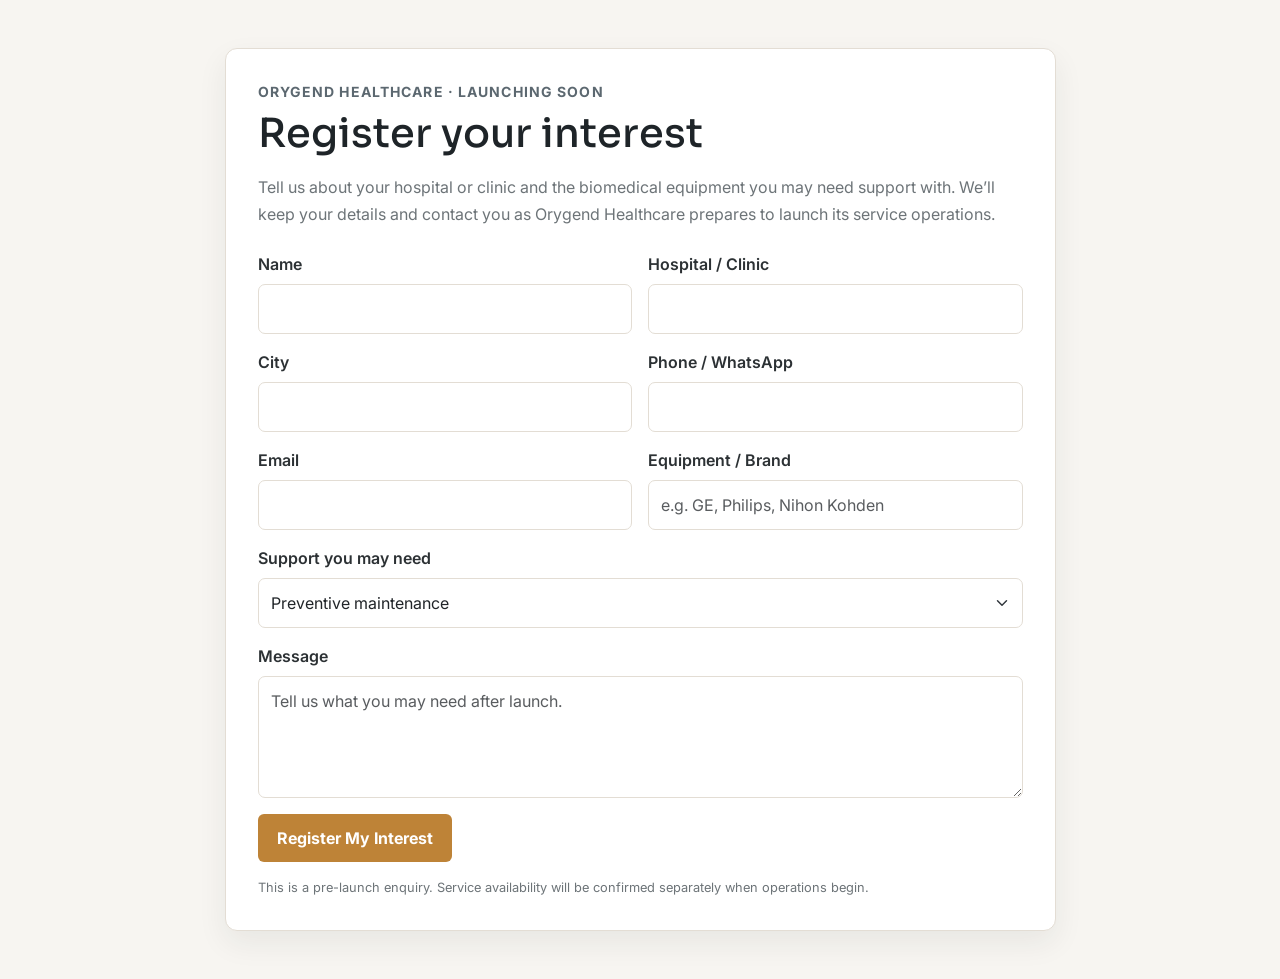
==== index.html @ 411e9cca "Fix active navigation indicator [skip ci]" ====
<!DOCTYPE html>
<html lang="en">
<head>
<meta charset="UTF-8">
<meta name="viewport" content="width=device-width, initial-scale=1.0">
<title>Orygend Healthcare | Biomedical Equipment Service & Repair</title>
<meta name="description" content="Biomedical equipment service, planned preventive maintenance, AMC/CMC — launching soon, planned breakdown support and planned board-level repair for hospitals and clinics across India.">
<link rel="preconnect" href="https://fonts.googleapis.com">
<link rel="preconnect" href="https://fonts.gstatic.com" crossorigin>
<link href="https://fonts.googleapis.com/css2?family=Sora:wght@500;600;700;800&family=Inter:wght@400;500;600;700&display=swap" rel="stylesheet">
<link href="https://cdnjs.cloudflare.com/ajax/libs/bootstrap/5.3.3/css/bootstrap.min.css" rel="stylesheet">
<style>body{font-family:Inter,sans-serif;background:#f7f5f1;color:#2c3134}.prelaunch-form{background:#fff;border:1px solid #e3ddd4;border-radius:12px;padding:2rem;box-shadow:0 12px 30px rgba(30,36,40,.07)}.prelaunch-form h2{font-family:Sora,sans-serif;color:#1e2428}.prelaunch-form .form-control,.prelaunch-form select{border:1px solid #e3ddd4;border-radius:7px;padding:.75rem}.prelaunch-form .btn{background:#be8337;color:#fff;border:0;font-weight:700;padding:.75rem 1.2rem}.prelaunch-note{font-size:.8rem;color:#6d7478}</style>
<style id="active-nav-v2">
.navbar .nav-link.active{background:var(--navy) !important;color:#fff !important;border-radius:6px !important;font-weight:700 !important;}
.navbar .nav-link.active:hover{background:var(--navy-2) !important;color:#fff !important;}
</style>
</head>
<body>
<main class="container py-5"><div class="row justify-content-center"><div class="col-lg-9"><div class="prelaunch-form"><div class="text-uppercase small fw-bold mb-2" style="letter-spacing:.08em;color:#5c6870">Orygend Healthcare · Launching Soon</div><h1 class="mb-3" style="font-family:Sora,sans-serif;color:#1e2428">Register your interest</h1><p class="mb-4" style="color:#6d7478;line-height:1.7">Tell us about your hospital or clinic and the biomedical equipment you may need support with. We’ll keep your details and contact you as Orygend Healthcare prepares to launch its service operations.</p><form action="mailto:service@orygend.com" method="post" enctype="text/plain"><div class="row g-3"><div class="col-md-6"><label class="form-label fw-semibold">Name</label><input class="form-control" name="Name" required></div><div class="col-md-6"><label class="form-label fw-semibold">Hospital / Clinic</label><input class="form-control" name="Hospital or Clinic"></div><div class="col-md-6"><label class="form-label fw-semibold">City</label><input class="form-control" name="City"></div><div class="col-md-6"><label class="form-label fw-semibold">Phone / WhatsApp</label><input class="form-control" name="Phone / WhatsApp" type="tel" required></div><div class="col-md-6"><label class="form-label fw-semibold">Email</label><input class="form-control" name="Email" type="email" required></div><div class="col-md-6"><label class="form-label fw-semibold">Equipment / Brand</label><input class="form-control" name="Equipment / Brand" placeholder="e.g. GE, Philips, Nihon Kohden"></div><div class="col-12"><label class="form-label fw-semibold">Support you may need</label><select class="form-select" name="Support"><option>Preventive maintenance</option><option>AMC / CMC</option><option>Breakdown support</option><option>Board-level repair</option><option>Training</option><option>Not sure yet</option></select></div><div class="col-12"><label class="form-label fw-semibold">Message</label><textarea class="form-control" name="Message" rows="4" placeholder="Tell us what you may need after launch."></textarea></div><div class="col-12"><button class="btn" type="submit">Register My Interest</button><p class="prelaunch-note mt-3 mb-0">This is a pre-launch enquiry. Service availability will be confirmed separately when operations begin.</p></div></div></form></div></div></div></main>
<script id="active-nav-script-v2">
document.addEventListener('DOMContentLoaded', function(){
  var page=(location.pathname.split('/').pop()||'index.html').toLowerCase();
  if(page==='') page='index.html';
  document.querySelectorAll('.navbar .nav-link').forEach(function(a){
    var h=(a.getAttribute('href')||'').split('#')[0].split('?')[0];
    var target=(h.split('/').pop()||'index.html').toLowerCase();
    if(target==='') target='index.html';
    if(target===page){a.classList.add('active');a.setAttribute('aria-current','page');}
    else {a.classList.remove('active');a.removeAttribute('aria-current');}
  });
});
</script>
</body></html>
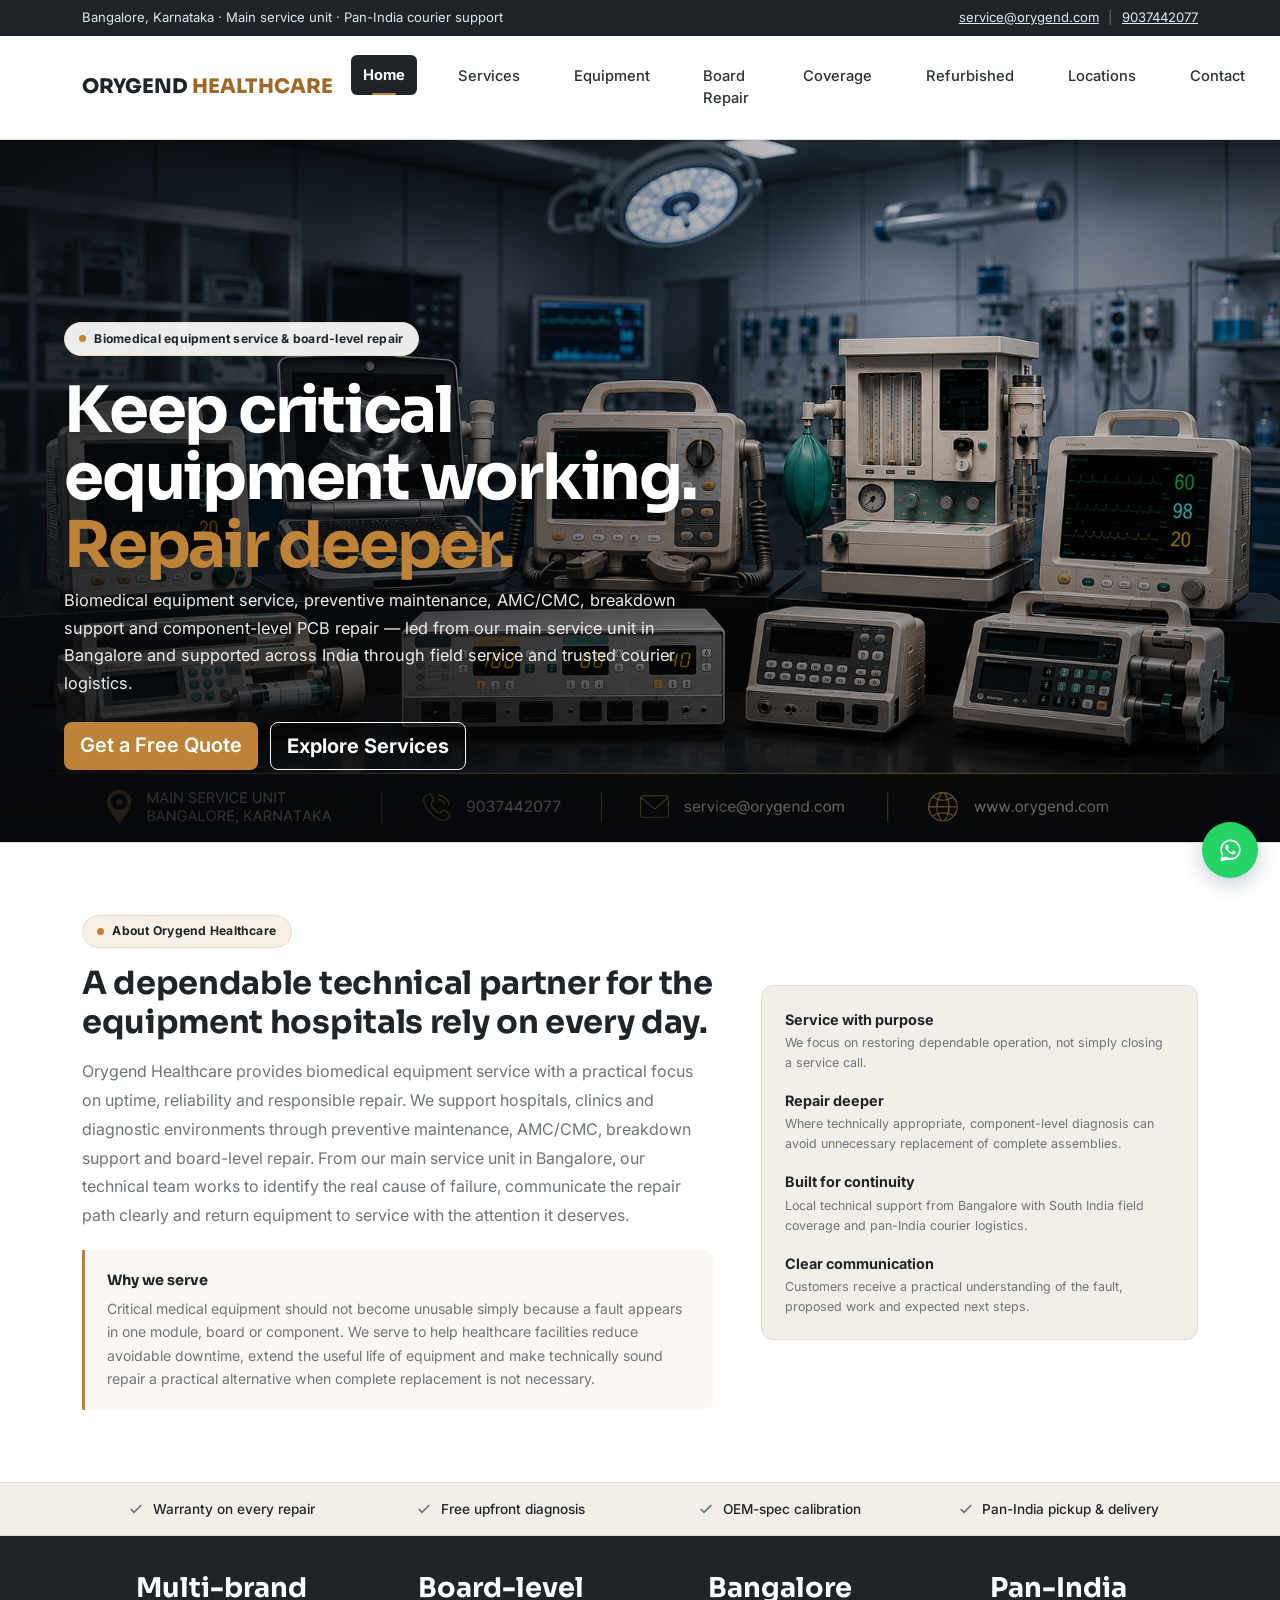
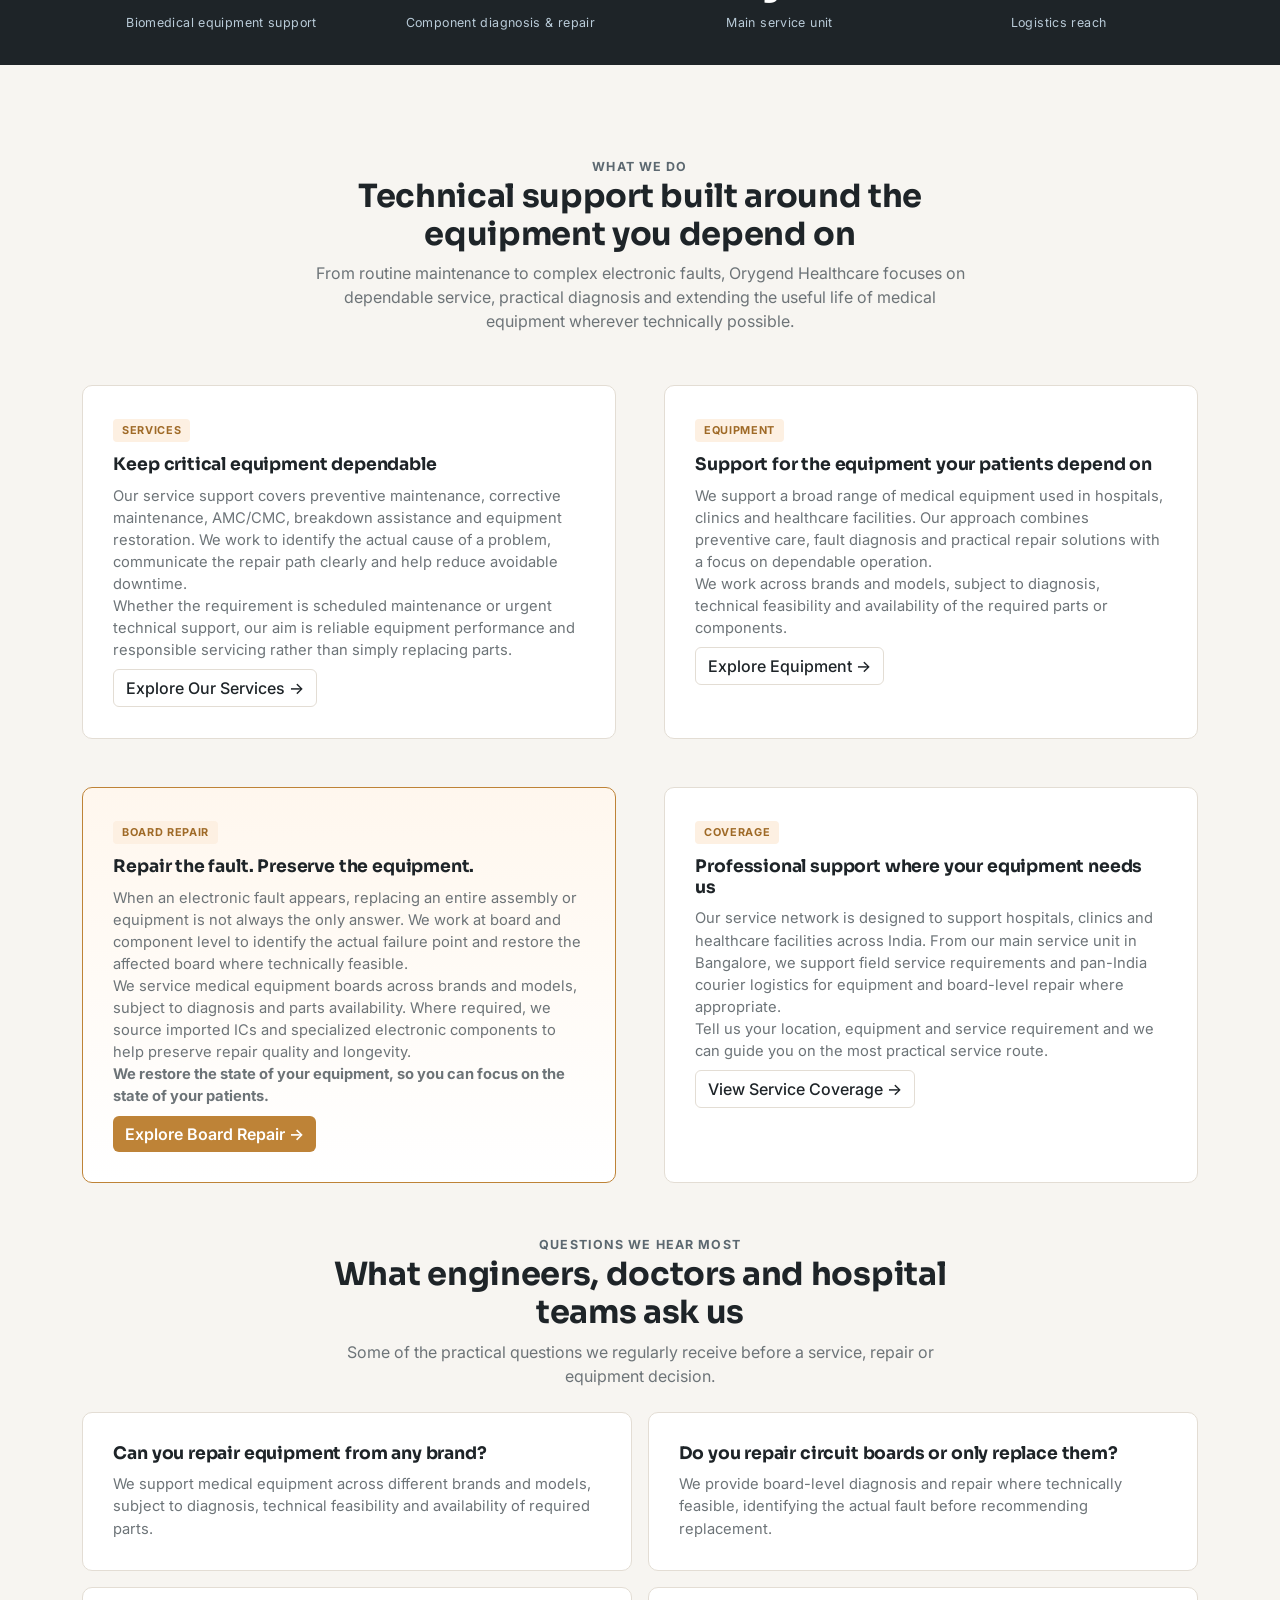
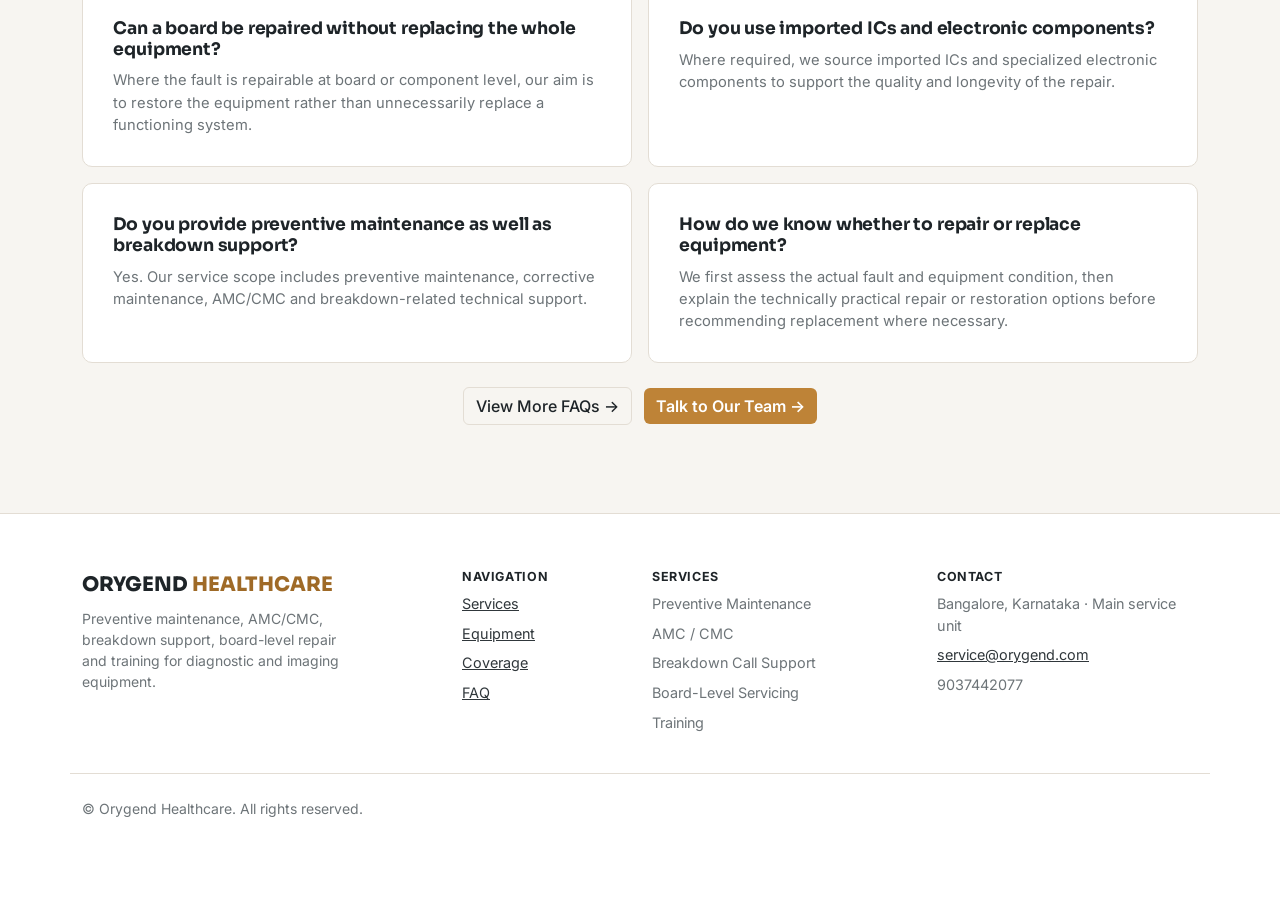
==== commit e3eb76ed: "SEO: improve metadata and internal navigation" ====
--- a/index.html
+++ b/index.html
@@ -3,20 +3,124 @@
 <head>
 <meta charset="UTF-8">
 <meta name="viewport" content="width=device-width, initial-scale=1.0">
-<title>Orygend Healthcare | Biomedical Equipment Service & Repair</title>
-<meta name="description" content="Biomedical equipment service, planned preventive maintenance, AMC/CMC — launching soon, planned breakdown support and planned board-level repair for hospitals and clinics across India.">
+<title>Biomedical Equipment Service & Repair in Bangalore | Orygend Healthcare</title>
+<meta name="description" content="Biomedical equipment service, medical equipment repair, board-level PCB repair, AMC/CMC and refurbished equipment support from Bangalore for Karnataka, Kerala and India.">
 <link rel="preconnect" href="https://fonts.googleapis.com">
 <link rel="preconnect" href="https://fonts.gstatic.com" crossorigin>
 <link href="https://fonts.googleapis.com/css2?family=Sora:wght@500;600;700;800&family=Inter:wght@400;500;600;700&display=swap" rel="stylesheet">
 <link href="https://cdnjs.cloudflare.com/ajax/libs/bootstrap/5.3.3/css/bootstrap.min.css" rel="stylesheet">
-<style>body{font-family:Inter,sans-serif;background:#f7f5f1;color:#2c3134}.prelaunch-form{background:#fff;border:1px solid #e3ddd4;border-radius:12px;padding:2rem;box-shadow:0 12px 30px rgba(30,36,40,.07)}.prelaunch-form h2{font-family:Sora,sans-serif;color:#1e2428}.prelaunch-form .form-control,.prelaunch-form select{border:1px solid #e3ddd4;border-radius:7px;padding:.75rem}.prelaunch-form .btn{background:#be8337;color:#fff;border:0;font-weight:700;padding:.75rem 1.2rem}.prelaunch-note{font-size:.8rem;color:#6d7478}</style>
+<style>
+  :root{--bg:#f7f5f1;--surface:#ffffff;--surface-2:#f2eee8;--border:#e3ddd4;--navy:#1e2428;--navy-2:#30373b;--blue:#5c6870;--amber:#be8337;--amber-dark:#9f6a27;--teal:#5b746f;--text:#2c3134;--muted:#6d7478;}
+  body{background:var(--bg);color:var(--text);font-family:'Inter',sans-serif;}h1,h2,h3,.display-font{font-family:'Sora',sans-serif;font-weight:700;letter-spacing:-0.01em;color:var(--navy);}.eyebrow{font-family:'Inter',sans-serif;font-weight:700;font-size:.78rem;letter-spacing:.09em;text-transform:uppercase;color:var(--blue);}a{color:var(--navy-2);}a:hover{color:var(--amber-dark);}.text-muted-c{color:var(--muted)!important;}
+  .info-bar{background:var(--navy);color:#dfe9ef;font-size:.82rem;padding:.5rem 0;}.info-bar a{color:#dfe9ef;}.info-bar .sep{opacity:.4;margin:0 .6rem;}
+  .navbar{background:var(--surface);border-bottom:1px solid var(--border);}.navbar-brand{font-family:'Sora',sans-serif;font-weight:800;color:var(--navy)!important;font-size:1.25rem;}.navbar-brand span{color:var(--amber-dark);}.nav-link{color:var(--text)!important;font-size:.92rem;font-weight:500;}.nav-link:hover{color:var(--blue)!important}.nav-link.active{color:var(--text)!important;font-weight:500!important;}.btn-amber{background:var(--amber);border:none;color:#fff;font-weight:600;}.btn-amber:hover{background:var(--amber-dark);color:#fff;}.btn-outline-navy{border:1px solid var(--border);color:var(--navy);font-weight:500;}.btn-outline-navy:hover{border-color:var(--blue);color:var(--blue);}
+  .hero{padding:0;background:#111;border-bottom:1px solid var(--border);}.hero h1{font-size:clamp(2.2rem,4.8vw,4rem);line-height:1.08;letter-spacing:-.035em;}.hero h1 em{font-style:normal;color:var(--amber);}.hero-badge{display:inline-flex;align-items:center;gap:.5rem;background:#f7f0e7;border:1px solid #ead9c3;padding:.42rem .9rem;border-radius:50rem;font-size:.76rem;color:var(--navy);font-weight:700;margin-bottom:1.35rem;letter-spacing:.02em;}.hero-badge .dot{width:7px;height:7px;border-radius:50%;background:var(--amber);}.hero-copy{padding-right:2rem;}.hero-media{position:relative;min-height:520px;display:flex;align-items:center;}.hero-media img{width:100%;height:auto;border-radius:18px;box-shadow:0 24px 60px rgba(30,36,40,.14);border:1px solid rgba(190,131,55,.24);}.hero-media:after{content:'';position:absolute;right:-14px;bottom:-14px;width:110px;height:110px;border-right:2px solid var(--amber);border-bottom:2px solid var(--amber);border-radius:0 0 18px 0;pointer-events:none;}.hero-proof{display:flex;gap:1.4rem;flex-wrap:wrap;margin-top:1.8rem;padding-top:1.3rem;border-top:1px solid var(--border);}.hero-proof div{font-size:.78rem;color:var(--muted);}.hero-proof strong{display:block;color:var(--navy);font-size:.9rem;margin-bottom:.15rem;}
+  .hero-composite{position:relative;min-height:clamp(600px,78vh,860px);padding:0;background-image:linear-gradient(90deg,rgba(10,14,18,.78) 0%,rgba(10,14,18,.42) 42%,rgba(10,14,18,.10) 72%,rgba(10,14,18,.25) 100%),url('assets/home-hero.png');background-size:cover;background-position:center;background-repeat:no-repeat;display:flex;align-items:flex-end;overflow:hidden;}.hero-composite-frame{position:relative;max-width:1540px;width:100%;margin:0 auto;overflow:hidden;min-height:inherit;display:flex;align-items:flex-end;}.hero-composite-frame:after{content:'';position:absolute;inset:0;pointer-events:none;background:linear-gradient(180deg,rgba(0,0,0,.04) 45%,rgba(0,0,0,.48) 100%);}.hero-composite-copy{position:relative;z-index:2;max-width:760px;padding:clamp(2.5rem,6vw,5rem) 5% 4.5rem;color:#fff;}.hero-composite-copy h1{color:#fff;font-size:clamp(2.2rem,5vw,4.4rem);line-height:1.05;text-shadow:0 3px 20px rgba(0,0,0,.3);}.hero-composite-copy p{color:rgba(255,255,255,.92);font-size:1.02rem;line-height:1.7;max-width:700px;}.hero-composite-copy .hero-badge{background:rgba(255,255,255,.92);}.hero-composite-actions{display:flex;gap:.75rem;flex-wrap:wrap;margin-top:1.5rem;}.hero-composite-actions .btn-light{font-weight:700;border:none;}.hero-composite-actions .btn-outline-light{font-weight:700;}.hero-image-actions{position:absolute;left:4%;bottom:5.5%;display:flex;gap:.75rem;flex-wrap:wrap;}.hero-image-actions .btn-light{background:rgba(255,255,255,.94);border:1px solid rgba(30,36,40,.14);color:var(--navy);font-weight:600;}
+  .hero-intro{padding:4.5rem 0;background:#fff;border-bottom:1px solid var(--border);}.hero-intro .hero-badge{margin-bottom:1rem;}.hero-intro h1{font-size:clamp(2rem,4vw,3.25rem);line-height:1.08;letter-spacing:-.035em;}.hero-intro h1 em{font-style:normal;color:var(--amber);}.hero-proof-panel{margin-top:0;padding:1.35rem 1.45rem;border:1px solid var(--border);border-radius:12px;background:var(--surface-2);gap:1rem;}.hero-proof-panel div{font-size:.78rem;line-height:1.6;}.hero-about-copy{font-size:1rem;line-height:1.8;}.reason-card{margin-top:1.25rem;padding:1.25rem 1.4rem;border-left:3px solid var(--amber);background:#fbf8f3;border-radius:0 10px 10px 0;}.reason-card strong{display:block;color:var(--navy);font-family:'Sora',sans-serif;font-size:.9rem;margin-bottom:.35rem;}.reason-card p{margin:0;color:var(--muted);font-size:.88rem;line-height:1.65;}
+  .trust-strip{background:var(--surface-2);border-bottom:1px solid var(--border);}.trust-item{display:flex;align-items:center;gap:.55rem;padding:1rem .5rem;justify-content:center;font-size:.85rem;color:var(--navy);font-weight:500;}.trust-item svg{flex:none;color:var(--teal);}.stat-strip{background:var(--navy);}.stat-strip .col{border-left:1px solid rgba(255,255,255,.12);padding:2rem 1rem;text-align:center;}.stat-strip .col:first-child{border-left:none;}.stat-num{font-family:'Sora',sans-serif;font-weight:700;font-size:1.7rem;color:#fff;}.stat-lbl{font-size:.78rem;color:#b9cbd8;margin-top:.3rem;letter-spacing:.03em;}
+  .section{padding:5.5rem 0;}.section-head{max-width:660px;margin:0 auto 3.2rem;text-align:center;}.section-head p{color:var(--muted);}.svc-card{background:var(--surface);border:1px solid var(--border);border-radius:10px;height:100%;padding:1.9rem;transition:box-shadow .2s,transform .2s;}.svc-card:hover{box-shadow:0 10px 30px rgba(22,50,79,.08);transform:translateY(-2px);}.svc-card.featured{border-color:var(--amber);background:linear-gradient(180deg,#fff7ee,#ffffff);}.svc-icon{width:44px;height:44px;border-radius:8px;background:var(--surface-2);display:flex;align-items:center;justify-content:center;margin-bottom:1.1rem;color:var(--blue);}.featured .svc-icon{background:var(--amber);color:#fff;}.svc-tag{display:inline-block;font-size:.68rem;font-weight:700;letter-spacing:.06em;text-transform:uppercase;color:var(--amber-dark);background:#fdf0e2;padding:.2rem .55rem;border-radius:4px;margin-bottom:.8rem;}.svc-card h3{font-size:1.08rem;margin-bottom:.6rem;}.svc-card p{color:var(--muted);font-size:.92rem;margin-bottom:0;}
+  .showcase{background:var(--surface-2);border-top:1px solid var(--border);border-bottom:1px solid var(--border);}.brand-chip{border:1px solid var(--border);background:var(--surface);color:var(--navy);padding:.45rem 1.05rem;font-size:.82rem;font-weight:500;border-radius:50rem;display:inline-block;margin:.25rem;}.equip-card{background:var(--surface);border:1px solid var(--border);border-radius:10px;height:100%;padding:1.7rem;}.equip-card .cat{color:var(--blue);font-size:.72rem;font-weight:700;letter-spacing:.06em;text-transform:uppercase;margin-bottom:.7rem;display:block;}.equip-card h3{font-size:1.02rem;margin-bottom:.5rem;}.equip-card p{color:var(--muted);font-size:.88rem;margin-bottom:.9rem;}.spec{font-size:.72rem;color:var(--navy);background:var(--surface-2);border:1px solid var(--border);padding:.22rem .55rem;border-radius:5px;display:inline-block;margin:.12rem;}
+  .spotlight-visual{aspect-ratio:4/3;border:1px solid var(--border);background:linear-gradient(160deg,var(--navy),var(--navy-2));border-radius:12px;display:flex;align-items:center;justify-content:center;}.spotlight-visual .chip{width:56%;aspect-ratio:1;border:2px solid var(--amber);border-radius:6px;position:relative;}.spotlight-visual .chip:before,.spotlight-visual .chip:after{content:'';position:absolute;background:var(--amber);}.spotlight-visual .chip:before{top:-14px;left:20%;width:2px;height:14px;}.spotlight-visual .chip:after{bottom:-14px;right:20%;width:2px;height:14px;}.spotlight-copy ul{list-style:none;padding:0;}.spotlight-copy li{padding:.65rem 0;border-top:1px solid var(--border);display:flex;justify-content:space-between;font-size:.9rem;}.spotlight-copy li span:first-child{color:var(--muted);}.spotlight-copy li span:last-child{font-weight:600;color:var(--navy);}.testimonial{background:var(--surface);border:1px solid var(--border);border-radius:10px;padding:1.8rem;height:100%;}.testimonial .quote-mark{font-family:'Sora',sans-serif;font-size:2.2rem;color:var(--amber);line-height:1;display:block;margin-bottom:.4rem;}.testimonial p.body-text{color:var(--text);font-size:.93rem;margin-bottom:1.1rem;}.testimonial .who{font-size:.8rem;color:var(--muted);border-top:1px solid var(--border);padding-top:.85rem;}.testimonial .who strong{color:var(--navy);display:block;}.step{background:var(--surface);border:1px solid var(--border);border-radius:10px;padding:1.6rem;height:100%;}.step .idx{font-family:'Sora',sans-serif;font-weight:700;color:var(--amber-dark);font-size:.85rem;}.coverage{background:var(--surface-2);border-top:1px solid var(--border);border-bottom:1px solid var(--border);}.coverage-visual{aspect-ratio:4/3;border:1px solid var(--border);background:var(--surface);border-radius:12px;display:flex;align-items:center;justify-content:center;position:relative;}
+  .accordion-item{background:var(--surface);border:1px solid var(--border);border-radius:8px!important;margin-bottom:.6rem;overflow:hidden;}.accordion-button{background:var(--surface);color:var(--navy);font-weight:600;box-shadow:none;padding:1.1rem 1.2rem;}.accordion-button:not(.collapsed){background:var(--surface-2);color:var(--blue);box-shadow:none;}.accordion-body{color:var(--muted);padding:0 1.2rem 1.1rem;font-size:.92rem;}.quote-section{background:var(--surface);border-top:1px solid var(--border);border-bottom:1px solid var(--border);}.form-control-c,select.form-control-c{background:var(--surface);border:1px solid var(--border);color:var(--text);padding:.7rem .9rem;border-radius:7px;}.form-control-c:focus,select.form-control-c:focus{border-color:var(--blue);box-shadow:0 0 0 .2rem rgba(31,111,139,.12);}.form-label-c{font-size:.8rem;color:var(--navy);margin-bottom:.4rem;font-weight:600;}.form-note{font-size:.78rem;color:var(--muted);margin-top:1rem;}.cta-section{background:linear-gradient(160deg,var(--navy),var(--navy-2));color:#fff;}.cta-section h2{color:#fff;}.cta-section .text-muted-c{color:#c3d3de!important;}
+  footer{padding:3.5rem 0 6rem;background:var(--surface);border-top:1px solid var(--border);}footer h6{color:var(--navy);font-weight:700;font-size:.78rem;letter-spacing:.05em;text-transform:uppercase;}footer ul{list-style:none;padding:0;}footer li{margin-bottom:.5rem;font-size:.9rem;color:var(--muted);}.float-whatsapp{position:fixed;bottom:22px;right:22px;z-index:1000;background:#25D366;color:#fff;width:56px;height:56px;border-radius:50%;display:flex;align-items:center;justify-content:center;box-shadow:0 6px 20px rgba(22,50,79,.25);transition:transform .2s;}.float-whatsapp:hover{transform:scale(1.07);color:#fff;}.float-whatsapp svg{width:27px;height:27px;}.coverage-badge{position:absolute;left:18px;bottom:18px;background:rgba(20,31,43,.94);color:#fff;padding:12px 16px;border-left:3px solid #be8337;border-radius:10px;box-shadow:0 10px 24px rgba(0,0,0,.18)}.coverage-badge span{display:block;font-weight:800;letter-spacing:.08em;font-size:.78rem;color:#be8337}.coverage-badge small{display:block;margin-top:2px;font-size:.82rem}
+  @media(max-width:767.98px){.hero-composite-copy{padding:2.5rem 5% 3rem}.hero-composite{min-height:560px;background-position:center}.hero-composite-actions .btn{font-size:.84rem;padding:.6rem .85rem!important}.hero-intro{padding:2.8rem 0}.hero-proof-panel{margin-top:1rem}.float-whatsapp{bottom:16px;right:16px;width:50px;height:50px}.info-bar{display:none;}}
+</style>
+
+
+<style id="nav-active-final">
+.navbar .nav-link.active,
+.navbar .nav-link.active:hover,
+.navbar .nav-link.active:focus,
+.navbar .nav-link.active:focus-visible {
+  background: transparent !important;
+  background-color: transparent !important;
+  color: var(--text) !important;
+  border: 0 !important;
+  border-color: transparent !important;
+  border-radius: 0 !important;
+  box-shadow: none !important;
+  outline: none !important;
+  text-shadow: none !important;
+  font-weight: 500 !important;
+}
+.navbar .nav-link.active::before { content: none !important; display: none !important; }
+.navbar .nav-link.active::after {
+  content: "" !important;
+  display: block !important;
+  position: absolute !important;
+  left: 50% !important;
+  bottom: 0 !important;
+  top: auto !important;
+  right: auto !important;
+  width: 24px !important;
+  height: 2px !important;
+  margin: 0 !important;
+  padding: 0 !important;
+  transform: translateX(-50%) !important;
+  background: var(--amber) !important;
+  border: 0 !important;
+  border-radius: 2px !important;
+  box-shadow: none !important;
+}
+@media (max-width: 991.98px) {
+  .navbar .nav-link.active::after {
+    left: 0 !important;
+    bottom: 0 !important;
+    top: auto !important;
+    width: 24px !important;
+    height: 2px !important;
+    transform: none !important;
+  }
+}
+</style>
+<style id="nav-active-highlight">
+.navbar .nav-link{position:relative;margin:0 .12rem;padding:.55rem .75rem !important;border:1px solid transparent;border-radius:7px;transition:background-color .2s ease,color .2s ease,border-color .2s ease,box-shadow .2s ease;}
+.navbar .nav-link:hover{background:#f7f0e7;color:var(--amber-dark) !important;border-color:#ead9c3;}
+.navbar .nav-link.active{background:#f7f0e7;color:var(--amber-dark) !important;border-color:#ead9c3;font-weight:700;box-shadow:inset 0 -2px 0 var(--amber);}
+.navbar .nav-link.active::after{content:'';position:absolute;left:50%;bottom:3px;width:18px;height:2px;transform:translateX(-50%);background:var(--amber);border-radius:2px;}
+@media(max-width:991.98px){.navbar .nav-link{margin:.12rem 0;}.navbar .nav-link.active::after{left:.75rem;transform:none;width:18px;}}
+</style>
 <style id="active-nav-v2">
 .navbar .nav-link.active{background:var(--navy) !important;color:#fff !important;border-radius:6px !important;font-weight:700 !important;}
 .navbar .nav-link.active:hover{background:var(--navy-2) !important;color:#fff !important;}
 </style>
+<link rel="canonical" href="https://orygend.com/">
+<meta name="robots" content="index, follow, max-image-preview:large, max-snippet:-1, max-video-preview:-1">
+<meta property="og:type" content="website">
+<meta property="og:title" content="Biomedical Equipment Service & Repair in Bangalore | Orygend Healthcare">
+<meta property="og:description" content="Biomedical equipment service, medical equipment repair, board-level PCB repair, AMC/CMC and refurbished equipment support from Bangalore for Karnataka, Kerala and India.">
+<meta property="og:url" content="https://orygend.com/">
+<meta property="og:site_name" content="Orygend Healthcare">
+<meta name="twitter:card" content="summary">
+<meta name="twitter:title" content="Biomedical Equipment Service & Repair in Bangalore | Orygend Healthcare">
+<meta name="twitter:description" content="Biomedical equipment service, medical equipment repair, board-level PCB repair, AMC/CMC and refurbished equipment support from Bangalore for Karnataka, Kerala and India.">
+<script type="application/ld+json">{"@context":"https://schema.org","@type":"WebPage","name":"Biomedical Equipment Service & Repair in Bangalore","url":"https://orygend.com/","isPartOf":{"@type":"WebSite","name":"Orygend Healthcare","url":"https://orygend.com/"},"publisher":{"@type":"Organization","name":"Orygend Healthcare","url":"https://orygend.com/"},"description":"Biomedical equipment service, medical equipment repair, board-level PCB repair, AMC/CMC and refurbished equipment support from Bangalore for Karnataka, Kerala and India."}</script>
 </head>
 <body>
-<main class="container py-5"><div class="row justify-content-center"><div class="col-lg-9"><div class="prelaunch-form"><div class="text-uppercase small fw-bold mb-2" style="letter-spacing:.08em;color:#5c6870">Orygend Healthcare · Launching Soon</div><h1 class="mb-3" style="font-family:Sora,sans-serif;color:#1e2428">Register your interest</h1><p class="mb-4" style="color:#6d7478;line-height:1.7">Tell us about your hospital or clinic and the biomedical equipment you may need support with. We’ll keep your details and contact you as Orygend Healthcare prepares to launch its service operations.</p><form action="mailto:service@orygend.com" method="post" enctype="text/plain"><div class="row g-3"><div class="col-md-6"><label class="form-label fw-semibold">Name</label><input class="form-control" name="Name" required></div><div class="col-md-6"><label class="form-label fw-semibold">Hospital / Clinic</label><input class="form-control" name="Hospital or Clinic"></div><div class="col-md-6"><label class="form-label fw-semibold">City</label><input class="form-control" name="City"></div><div class="col-md-6"><label class="form-label fw-semibold">Phone / WhatsApp</label><input class="form-control" name="Phone / WhatsApp" type="tel" required></div><div class="col-md-6"><label class="form-label fw-semibold">Email</label><input class="form-control" name="Email" type="email" required></div><div class="col-md-6"><label class="form-label fw-semibold">Equipment / Brand</label><input class="form-control" name="Equipment / Brand" placeholder="e.g. GE, Philips, Nihon Kohden"></div><div class="col-12"><label class="form-label fw-semibold">Support you may need</label><select class="form-select" name="Support"><option>Preventive maintenance</option><option>AMC / CMC</option><option>Breakdown support</option><option>Board-level repair</option><option>Training</option><option>Not sure yet</option></select></div><div class="col-12"><label class="form-label fw-semibold">Message</label><textarea class="form-control" name="Message" rows="4" placeholder="Tell us what you may need after launch."></textarea></div><div class="col-12"><button class="btn" type="submit">Register My Interest</button><p class="prelaunch-note mt-3 mb-0">This is a pre-launch enquiry. Service availability will be confirmed separately when operations begin.</p></div></div></form></div></div></div></main>
+<div class="info-bar"><div class="container d-flex justify-content-center justify-content-md-between flex-wrap"><div class="d-none d-md-block">Bangalore, Karnataka &middot; Main service unit &middot; Pan-India courier support</div><div><a href="mailto:service@orygend.com">service@orygend.com</a><span class="sep">|</span><a href="tel:+919037442077">9037442077</a></div></div></div>
+<nav class="navbar navbar-expand-lg sticky-top py-3"><div class="container"><a class="navbar-brand" href="index.html">ORYGEND <span>HEALTHCARE</span></a><button class="navbar-toggler" type="button" data-bs-toggle="collapse" data-bs-target="#navMenu" aria-controls="navMenu" aria-expanded="false" aria-label="Toggle navigation"><span class="navbar-toggler-icon"></span></button><div class="collapse navbar-collapse" id="navMenu"><ul class="navbar-nav ms-auto me-4 gap-lg-4"><li class="nav-item"><a class="nav-link active" href="index.html">Home</a></li><li class="nav-item"><a class="nav-link" href="services.html">Services</a></li><li class="nav-item"><a class="nav-link" href="equipment.html">Equipment</a></li><li class="nav-item"><a class="nav-link" href="board-repair.html">Board Repair</a></li><li class="nav-item"><a class="nav-link" href="coverage.html">Coverage</a></li><li class="nav-item"><a class="nav-link" href="refurbished-medical-equipment.html">Refurbished</a></li><li class="nav-item"><a class="nav-link" href="locations.html">Locations</a></li><li class="nav-item"><a class="nav-link" href="contact.html">Contact</a></li></ul><a href="contact.html" class="btn btn-amber btn-sm">Get a Free Quote</a></div></div></nav>
+<section class="hero hero-composite"><div class="hero-composite-frame"><div class="hero-composite-copy"><span class="hero-badge"><span class="dot"></span>Biomedical equipment service &amp; board-level repair</span><h1>Keep critical equipment working. <em>Repair deeper.</em></h1><p>Biomedical equipment service, preventive maintenance, AMC/CMC, breakdown support and component-level PCB repair — led from our main service unit in Bangalore and supported across India through field service and trusted courier logistics.</p><div class="hero-composite-actions"><a href="contact.html" class="btn btn-amber btn-lg">Get a Free Quote</a><a href="services.html" class="btn btn-outline-light btn-lg">Explore Services</a></div></div></div></section>
+<section class="hero-intro"><div class="container"><div class="row align-items-center g-5"><div class="col-lg-7"><span class="hero-badge"><span class="dot"></span>About Orygend Healthcare</span><h2 class="mb-3">A dependable technical partner for the equipment hospitals rely on every day.</h2><p class="hero-about-copy text-muted-c mb-0">Orygend Healthcare provides biomedical equipment service with a practical focus on uptime, reliability and responsible repair. We support hospitals, clinics and diagnostic environments through preventive maintenance, AMC/CMC, breakdown support and board-level repair. From our main service unit in Bangalore, our technical team works to identify the real cause of failure, communicate the repair path clearly and return equipment to service with the attention it deserves.</p><div class="reason-card"><strong>Why we serve</strong><p>Critical medical equipment should not become unusable simply because a fault appears in one module, board or component. We serve to help healthcare facilities reduce avoidable downtime, extend the useful life of equipment and make technically sound repair a practical alternative when complete replacement is not necessary.</p></div></div><div class="col-lg-5"><div class="hero-proof hero-proof-panel"><div><strong>Service with purpose</strong>We focus on restoring dependable operation, not simply closing a service call.</div><div><strong>Repair deeper</strong>Where technically appropriate, component-level diagnosis can avoid unnecessary replacement of complete assemblies.</div><div><strong>Built for continuity</strong>Local technical support from Bangalore with South India field coverage and pan-India courier logistics.</div><div><strong>Clear communication</strong>Customers receive a practical understanding of the fault, proposed work and expected next steps.</div></div></div></div></div></section>
+<div class="trust-strip"><div class="container"><div class="row g-0"><div class="col-6 col-md-3"><div class="trust-item"><svg width="16" height="16" viewBox="0 0 24 24" fill="none" stroke="currentColor" stroke-width="2.4"><path d="M20 6L9 17l-5-5"/></svg>Warranty on every repair</div></div><div class="col-6 col-md-3"><div class="trust-item"><svg width="16" height="16" viewBox="0 0 24 24" fill="none" stroke="currentColor" stroke-width="2.4"><path d="M20 6L9 17l-5-5"/></svg>Free upfront diagnosis</div></div><div class="col-6 col-md-3"><div class="trust-item"><svg width="16" height="16" viewBox="0 0 24 24" fill="none" stroke="currentColor" stroke-width="2.4"><path d="M20 6L9 17l-5-5"/></svg>OEM-spec calibration</div></div><div class="col-6 col-md-3"><div class="trust-item"><svg width="16" height="16" viewBox="0 0 24 24" fill="none" stroke="currentColor" stroke-width="2.4"><path d="M20 6L9 17l-5-5"/></svg>Pan-India pickup &amp; delivery</div></div></div></div></div>
+<div class="stat-strip"><div class="container"><div class="row g-0"><div class="col-6 col-md-3"><div class="col"><div class="stat-num">Multi-brand</div><div class="stat-lbl">Biomedical equipment support</div></div></div><div class="col-6 col-md-3"><div class="col"><div class="stat-num">Board-level</div><div class="stat-lbl">Component diagnosis &amp; repair</div></div></div><div class="col-6 col-md-3"><div class="col"><div class="stat-num">Bangalore</div><div class="stat-lbl">Main service unit</div></div></div><div class="col-6 col-md-3"><div class="col"><div class="stat-num">Pan-India</div><div class="stat-lbl">Logistics reach</div></div></div></div></div></div>
+<footer><div class="container"><div class="row gy-4 pb-4 mb-4" style="border-bottom:1px solid var(--border);"><div class="col-md-4"><div class="navbar-brand d-block mb-2">ORYGEND <span>HEALTHCARE</span></div><p class="text-muted-c small" style="max-width:280px;">Preventive maintenance, AMC/CMC, breakdown support, board-level repair and training for diagnostic and imaging equipment.</p></div><div class="col-6 col-md-2"><h6>Navigation</h6><ul><li><a href="services.html">Services</a></li><li><a href="equipment.html">Equipment</a></li><li><a href="coverage.html">Coverage</a></li><li><a href="faq.html">FAQ</a></li></ul></div><div class="col-6 col-md-3"><h6>Services</h6><ul><li>Preventive Maintenance</li><li>AMC / CMC</li><li>Breakdown Call Support</li><li>Board-Level Servicing</li><li>Training</li></ul></div><div class="col-6 col-md-3"><h6>Contact</h6><ul><li>Bangalore, Karnataka · Main service unit</li><li><a href="mailto:service@orygend.com">service@orygend.com</a></li><li>9037442077</li></ul></div></div><div class="d-flex justify-content-between flex-wrap gap-2 small text-muted-c"><span>&copy; Orygend Healthcare. All rights reserved.</span></div></div></footer>
+<a href="https://wa.me/919037442077" class="float-whatsapp" aria-label="Chat on WhatsApp" title="Chat on WhatsApp"><svg viewBox="0 0 32 32" fill="currentColor"><path d="M16.001 3C9.373 3 4 8.373 4 15c0 2.386.7 4.607 1.907 6.473L4 29l7.72-1.867A11.94 11.94 0 0 0 16.001 27C22.628 27 28 21.627 28 15S22.628 3 16.001 3zm0 21.818a9.78 9.78 0 0 1-4.99-1.365l-.358-.213-4.583 1.108 1.127-4.47-.234-.367A9.77 9.77 0 0 1 5.909 15c0-5.57 4.522-10.09 10.092-10.09S26.093 9.43 26.093 15 21.572 24.818 16.001 24.818zm5.55-7.55c-.304-.152-1.797-.887-2.076-.988-.279-.101-.482-.152-.685.152-.203.304-.786.988-.964 1.19-.177.203-.355.228-.658.076-.304-.152-1.283-.473-2.444-1.51-.903-.806-1.513-1.8-1.69-2.104-.178-.304-.019-.468.133-.62.137-.136.304-.355.456-.532.152-.178.203-.304.304-.507.101-.203.05-.38-.025-.532-.076-.152-.685-1.652-.939-2.263-.247-.594-.499-.514-.685-.524-.177-.009-.38-.011-.583-.011-.203 0-.532.076-.81.38-.279.304-1.064 1.04-1.064 2.54 0 1.5 1.09 2.948 1.242 3.15.152.203 2.146 3.277 5.2 4.594.727.314 1.294.501 1.737.641.729.232 1.393.199 1.918.121.585-.087 1.797-.735 2.05-1.444.254-.71.254-1.317.178-1.444-.076-.127-.279-.203-.583-.355z"/></svg></a>
+<script src="https://cdnjs.cloudflare.com/ajax/libs/bootstrap/5.3.3/js/bootstrap.bundle.min.js"></script>
+<script src="home-highlights.js"></script>
+<script id="nav-active-script">
+document.addEventListener('DOMContentLoaded', function () {
+  const current = (window.location.pathname.split('/').pop() || 'index.html').toLowerCase();
+  document.querySelectorAll('.navbar .nav-link').forEach(function (link) {
+    const href = (link.getAttribute('href') || '').split('#')[0].split('?')[0];
+    const target = (href.split('/').pop() || 'index.html').toLowerCase();
+    const isHome = (current === '' || current === 'index.html') && (target === '' || target === 'index.html');
+    if (isHome || target === current) {
+      link.classList.add('active');
+      link.setAttribute('aria-current', 'page');
+    }
+  });
+});
+</script>
 <script id="active-nav-script-v2">
 document.addEventListener('DOMContentLoaded', function(){
   var page=(location.pathname.split('/').pop()||'index.html').toLowerCase();
@@ -30,4 +134,5 @@
   });
 });
 </script>
-</body></html>
+</body>
+</html>
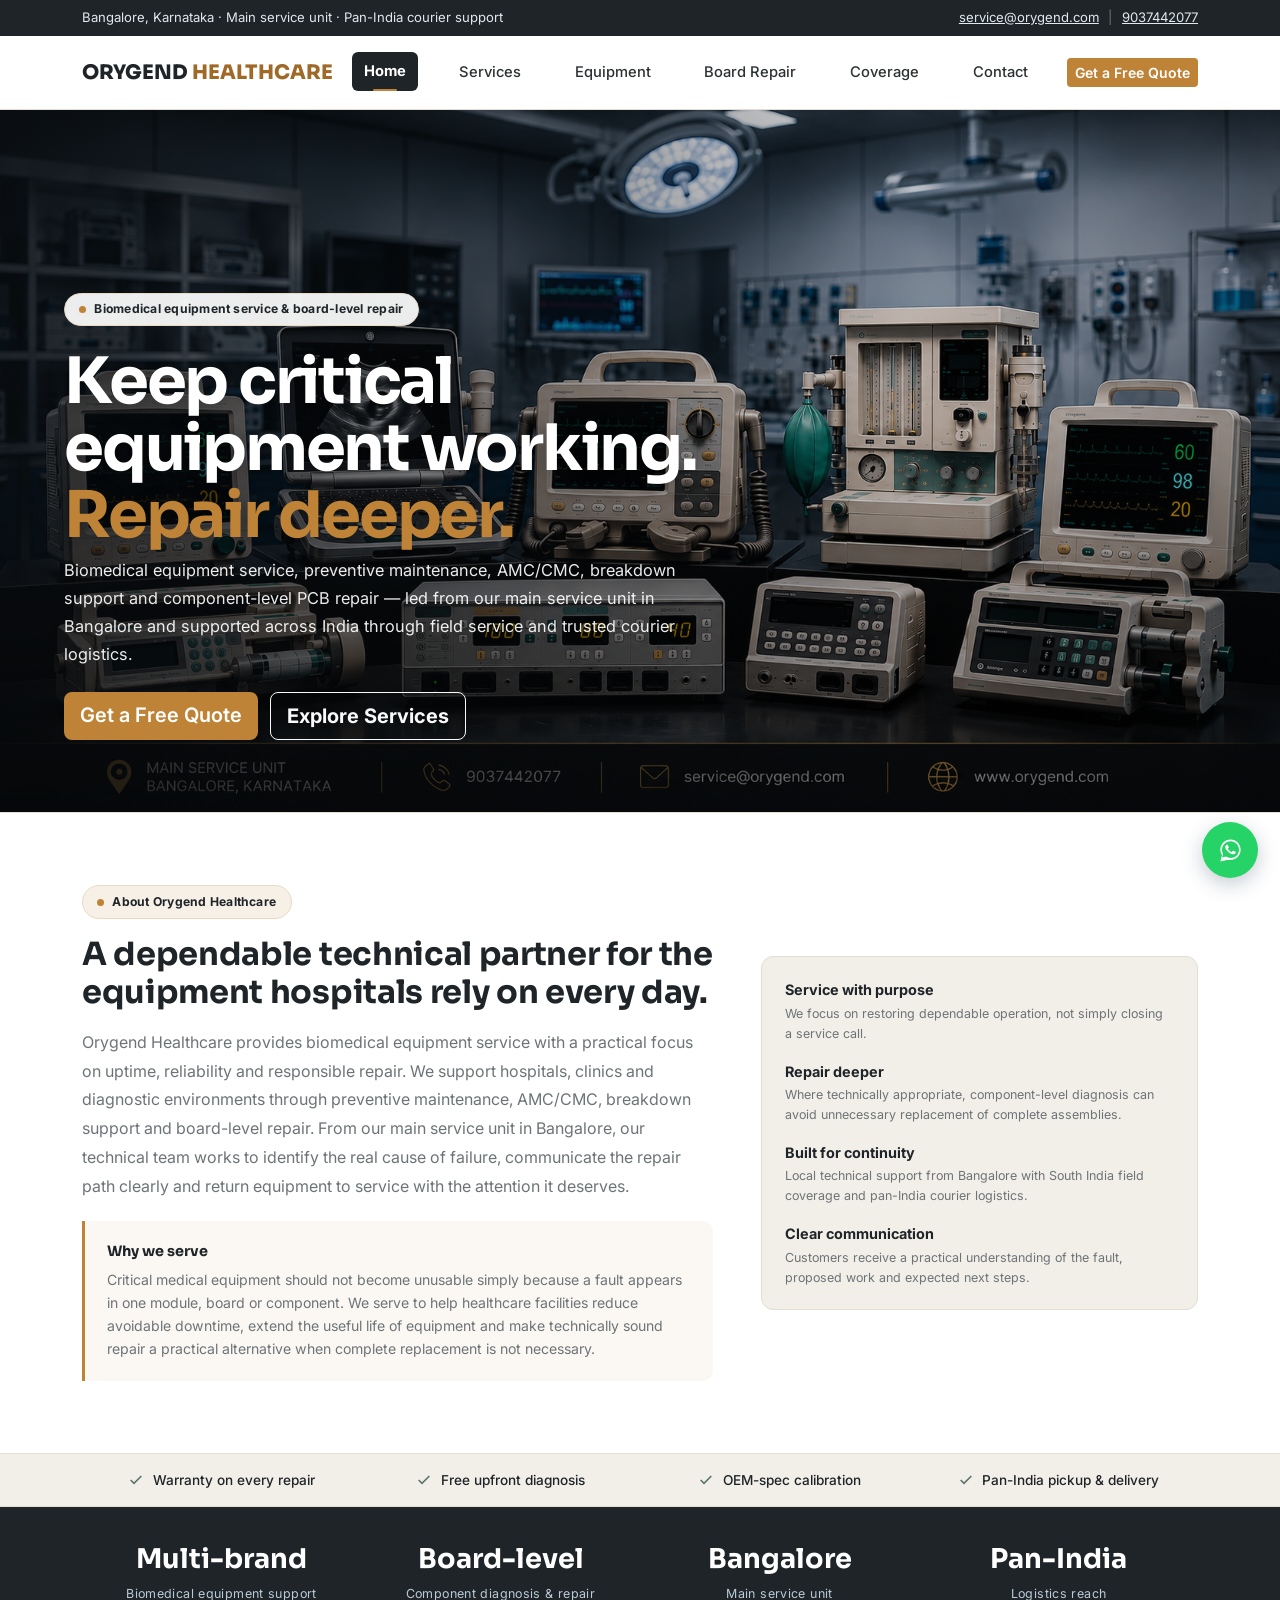
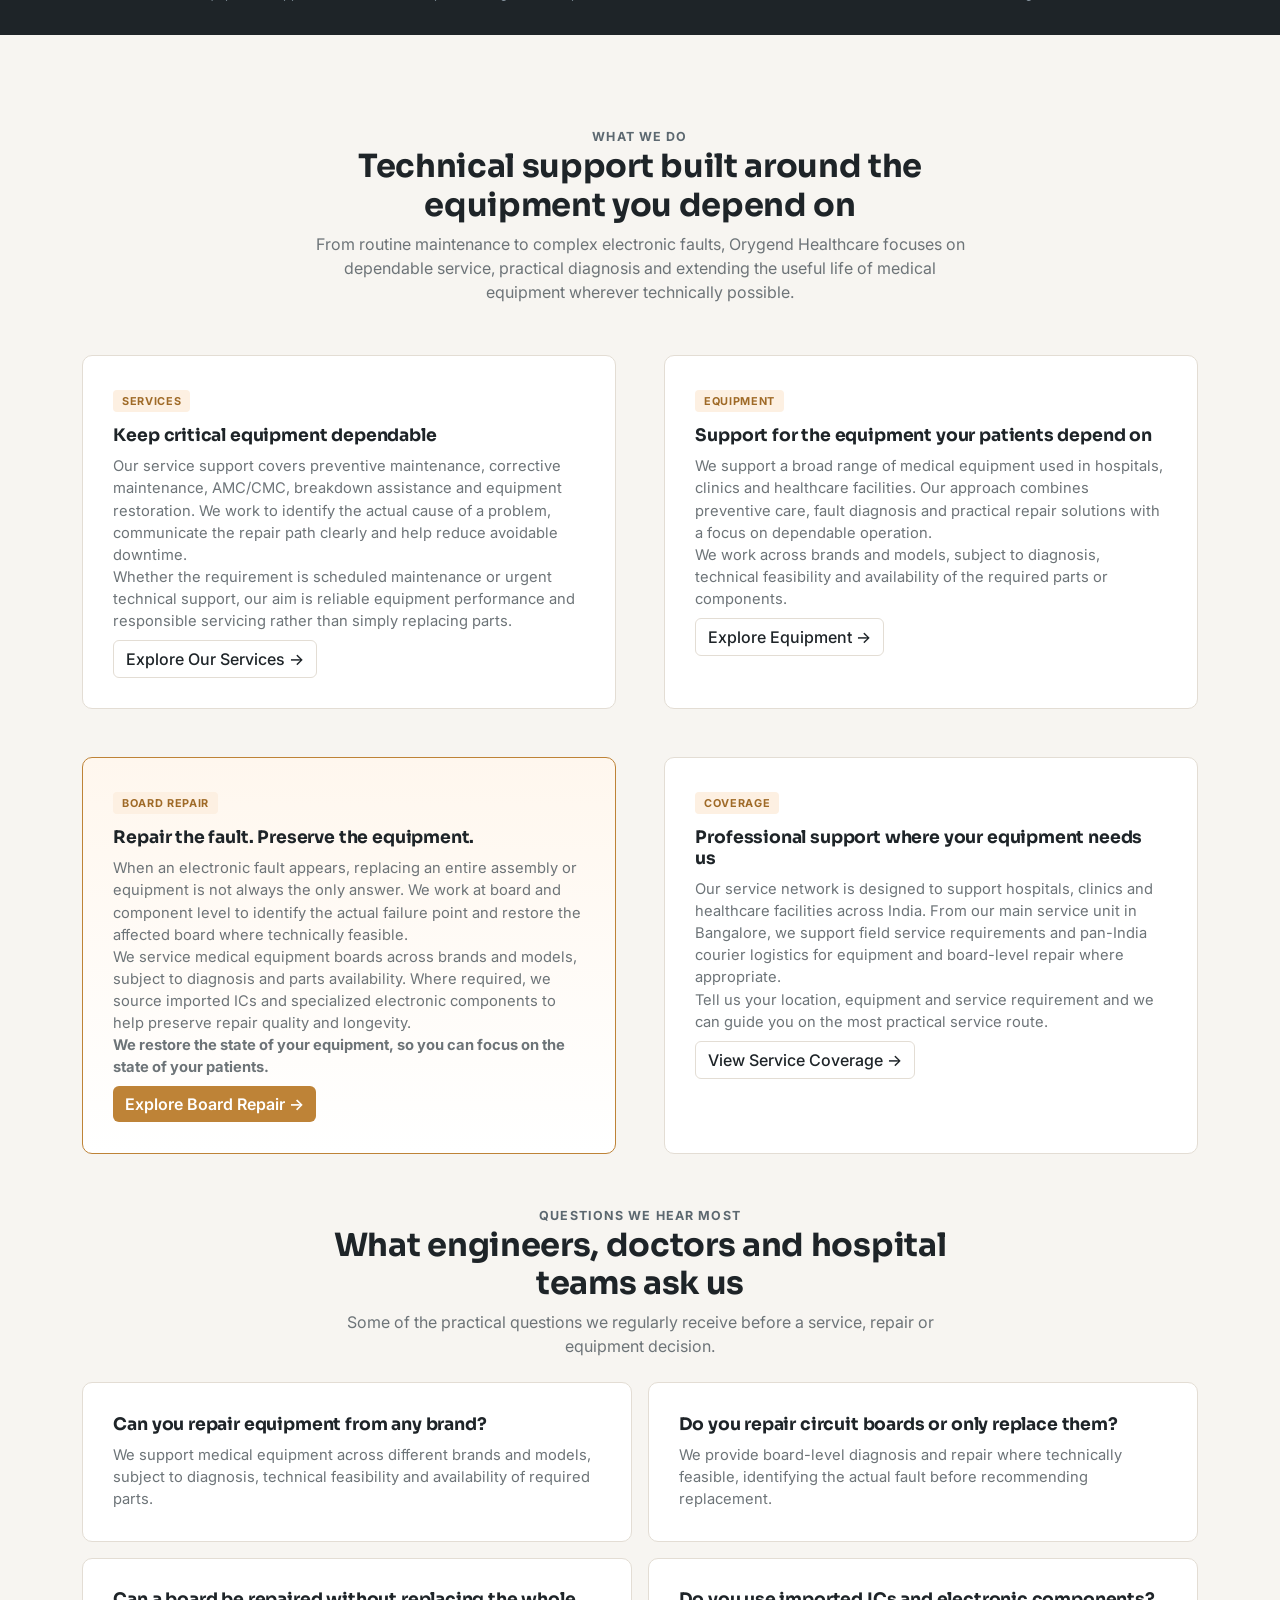
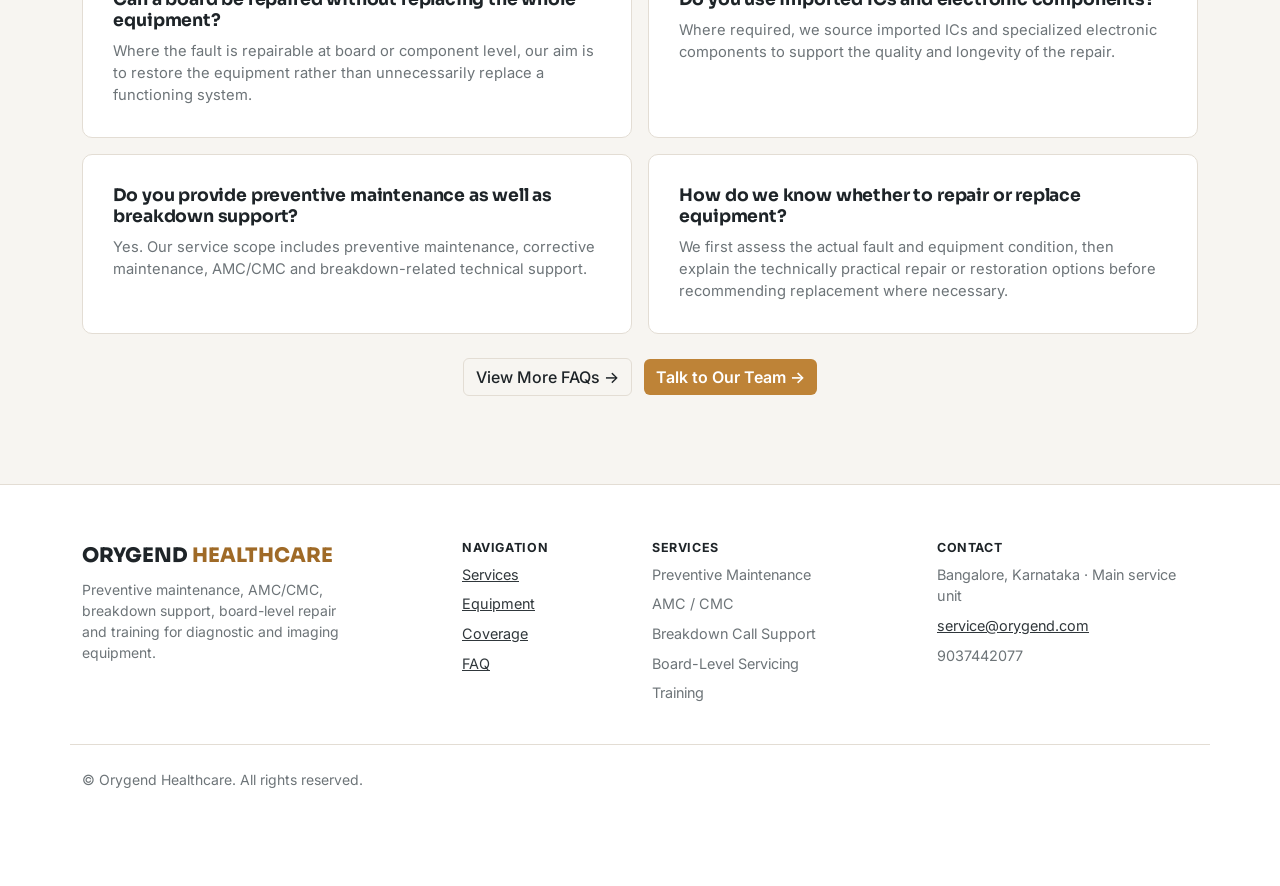
==== commit 2822ef55: "Restore pre-SEO version" ====
--- a/index.html
+++ b/index.html
@@ -3,8 +3,8 @@
 <head>
 <meta charset="UTF-8">
 <meta name="viewport" content="width=device-width, initial-scale=1.0">
-<title>Biomedical Equipment Service & Repair in Bangalore | Orygend Healthcare</title>
-<meta name="description" content="Biomedical equipment service, medical equipment repair, board-level PCB repair, AMC/CMC and refurbished equipment support from Bangalore for Karnataka, Kerala and India.">
+<title>Orygend Healthcare | Biomedical Equipment Service & Repair</title>
+<meta name="description" content="Biomedical equipment service, preventive maintenance, AMC/CMC, breakdown support and board-level repair for hospitals and clinics across India.">
 <link rel="preconnect" href="https://fonts.googleapis.com">
 <link rel="preconnect" href="https://fonts.gstatic.com" crossorigin>
 <link href="https://fonts.googleapis.com/css2?family=Sora:wght@500;600;700;800&family=Inter:wght@400;500;600;700&display=swap" rel="stylesheet">
@@ -87,18 +87,18 @@
 <link rel="canonical" href="https://orygend.com/">
 <meta name="robots" content="index, follow, max-image-preview:large, max-snippet:-1, max-video-preview:-1">
 <meta property="og:type" content="website">
-<meta property="og:title" content="Biomedical Equipment Service & Repair in Bangalore | Orygend Healthcare">
-<meta property="og:description" content="Biomedical equipment service, medical equipment repair, board-level PCB repair, AMC/CMC and refurbished equipment support from Bangalore for Karnataka, Kerala and India.">
+<meta property="og:title" content="Orygend Healthcare | Biomedical Equipment Service & Repair">
+<meta property="og:description" content="Biomedical equipment service, preventive maintenance, AMC/CMC, breakdown support and board-level repair for hospitals and clinics across India.">
 <meta property="og:url" content="https://orygend.com/">
 <meta property="og:site_name" content="Orygend Healthcare">
 <meta name="twitter:card" content="summary">
-<meta name="twitter:title" content="Biomedical Equipment Service & Repair in Bangalore | Orygend Healthcare">
-<meta name="twitter:description" content="Biomedical equipment service, medical equipment repair, board-level PCB repair, AMC/CMC and refurbished equipment support from Bangalore for Karnataka, Kerala and India.">
-<script type="application/ld+json">{"@context":"https://schema.org","@type":"WebPage","name":"Biomedical Equipment Service & Repair in Bangalore","url":"https://orygend.com/","isPartOf":{"@type":"WebSite","name":"Orygend Healthcare","url":"https://orygend.com/"},"publisher":{"@type":"Organization","name":"Orygend Healthcare","url":"https://orygend.com/"},"description":"Biomedical equipment service, medical equipment repair, board-level PCB repair, AMC/CMC and refurbished equipment support from Bangalore for Karnataka, Kerala and India."}</script>
+<meta name="twitter:title" content="Orygend Healthcare | Biomedical Equipment Service & Repair">
+<meta name="twitter:description" content="Biomedical equipment service, preventive maintenance, AMC/CMC, breakdown support and board-level repair for hospitals and clinics across India.">
+<script type="application/ld+json">{"@context":"https://schema.org","@type":"Organization","name":"Orygend Healthcare","url":"https://orygend.com/","email":"service@orygend.com","telephone":"+91-9037442077","areaServed":"IN","description":"Biomedical equipment service, preventive maintenance, AMC/CMC, breakdown support and board-level repair for hospitals and clinics across India."}</script>
 </head>
 <body>
 <div class="info-bar"><div class="container d-flex justify-content-center justify-content-md-between flex-wrap"><div class="d-none d-md-block">Bangalore, Karnataka &middot; Main service unit &middot; Pan-India courier support</div><div><a href="mailto:service@orygend.com">service@orygend.com</a><span class="sep">|</span><a href="tel:+919037442077">9037442077</a></div></div></div>
-<nav class="navbar navbar-expand-lg sticky-top py-3"><div class="container"><a class="navbar-brand" href="index.html">ORYGEND <span>HEALTHCARE</span></a><button class="navbar-toggler" type="button" data-bs-toggle="collapse" data-bs-target="#navMenu" aria-controls="navMenu" aria-expanded="false" aria-label="Toggle navigation"><span class="navbar-toggler-icon"></span></button><div class="collapse navbar-collapse" id="navMenu"><ul class="navbar-nav ms-auto me-4 gap-lg-4"><li class="nav-item"><a class="nav-link active" href="index.html">Home</a></li><li class="nav-item"><a class="nav-link" href="services.html">Services</a></li><li class="nav-item"><a class="nav-link" href="equipment.html">Equipment</a></li><li class="nav-item"><a class="nav-link" href="board-repair.html">Board Repair</a></li><li class="nav-item"><a class="nav-link" href="coverage.html">Coverage</a></li><li class="nav-item"><a class="nav-link" href="refurbished-medical-equipment.html">Refurbished</a></li><li class="nav-item"><a class="nav-link" href="locations.html">Locations</a></li><li class="nav-item"><a class="nav-link" href="contact.html">Contact</a></li></ul><a href="contact.html" class="btn btn-amber btn-sm">Get a Free Quote</a></div></div></nav>
+<nav class="navbar navbar-expand-lg sticky-top py-3"><div class="container"><a class="navbar-brand" href="index.html">ORYGEND <span>HEALTHCARE</span></a><button class="navbar-toggler" type="button" data-bs-toggle="collapse" data-bs-target="#navMenu" aria-controls="navMenu" aria-expanded="false" aria-label="Toggle navigation"><span class="navbar-toggler-icon"></span></button><div class="collapse navbar-collapse" id="navMenu"><ul class="navbar-nav ms-auto me-4 gap-lg-4"><li class="nav-item"><a class="nav-link active" href="index.html">Home</a></li><li class="nav-item"><a class="nav-link" href="services.html">Services</a></li><li class="nav-item"><a class="nav-link" href="equipment.html">Equipment</a></li><li class="nav-item"><a class="nav-link" href="board-repair.html">Board Repair</a></li><li class="nav-item"><a class="nav-link" href="coverage.html">Coverage</a></li><li class="nav-item"><a class="nav-link" href="contact.html">Contact</a></li></ul><a href="contact.html" class="btn btn-amber btn-sm">Get a Free Quote</a></div></div></nav>
 <section class="hero hero-composite"><div class="hero-composite-frame"><div class="hero-composite-copy"><span class="hero-badge"><span class="dot"></span>Biomedical equipment service &amp; board-level repair</span><h1>Keep critical equipment working. <em>Repair deeper.</em></h1><p>Biomedical equipment service, preventive maintenance, AMC/CMC, breakdown support and component-level PCB repair — led from our main service unit in Bangalore and supported across India through field service and trusted courier logistics.</p><div class="hero-composite-actions"><a href="contact.html" class="btn btn-amber btn-lg">Get a Free Quote</a><a href="services.html" class="btn btn-outline-light btn-lg">Explore Services</a></div></div></div></section>
 <section class="hero-intro"><div class="container"><div class="row align-items-center g-5"><div class="col-lg-7"><span class="hero-badge"><span class="dot"></span>About Orygend Healthcare</span><h2 class="mb-3">A dependable technical partner for the equipment hospitals rely on every day.</h2><p class="hero-about-copy text-muted-c mb-0">Orygend Healthcare provides biomedical equipment service with a practical focus on uptime, reliability and responsible repair. We support hospitals, clinics and diagnostic environments through preventive maintenance, AMC/CMC, breakdown support and board-level repair. From our main service unit in Bangalore, our technical team works to identify the real cause of failure, communicate the repair path clearly and return equipment to service with the attention it deserves.</p><div class="reason-card"><strong>Why we serve</strong><p>Critical medical equipment should not become unusable simply because a fault appears in one module, board or component. We serve to help healthcare facilities reduce avoidable downtime, extend the useful life of equipment and make technically sound repair a practical alternative when complete replacement is not necessary.</p></div></div><div class="col-lg-5"><div class="hero-proof hero-proof-panel"><div><strong>Service with purpose</strong>We focus on restoring dependable operation, not simply closing a service call.</div><div><strong>Repair deeper</strong>Where technically appropriate, component-level diagnosis can avoid unnecessary replacement of complete assemblies.</div><div><strong>Built for continuity</strong>Local technical support from Bangalore with South India field coverage and pan-India courier logistics.</div><div><strong>Clear communication</strong>Customers receive a practical understanding of the fault, proposed work and expected next steps.</div></div></div></div></div></section>
 <div class="trust-strip"><div class="container"><div class="row g-0"><div class="col-6 col-md-3"><div class="trust-item"><svg width="16" height="16" viewBox="0 0 24 24" fill="none" stroke="currentColor" stroke-width="2.4"><path d="M20 6L9 17l-5-5"/></svg>Warranty on every repair</div></div><div class="col-6 col-md-3"><div class="trust-item"><svg width="16" height="16" viewBox="0 0 24 24" fill="none" stroke="currentColor" stroke-width="2.4"><path d="M20 6L9 17l-5-5"/></svg>Free upfront diagnosis</div></div><div class="col-6 col-md-3"><div class="trust-item"><svg width="16" height="16" viewBox="0 0 24 24" fill="none" stroke="currentColor" stroke-width="2.4"><path d="M20 6L9 17l-5-5"/></svg>OEM-spec calibration</div></div><div class="col-6 col-md-3"><div class="trust-item"><svg width="16" height="16" viewBox="0 0 24 24" fill="none" stroke="currentColor" stroke-width="2.4"><path d="M20 6L9 17l-5-5"/></svg>Pan-India pickup &amp; delivery</div></div></div></div></div>
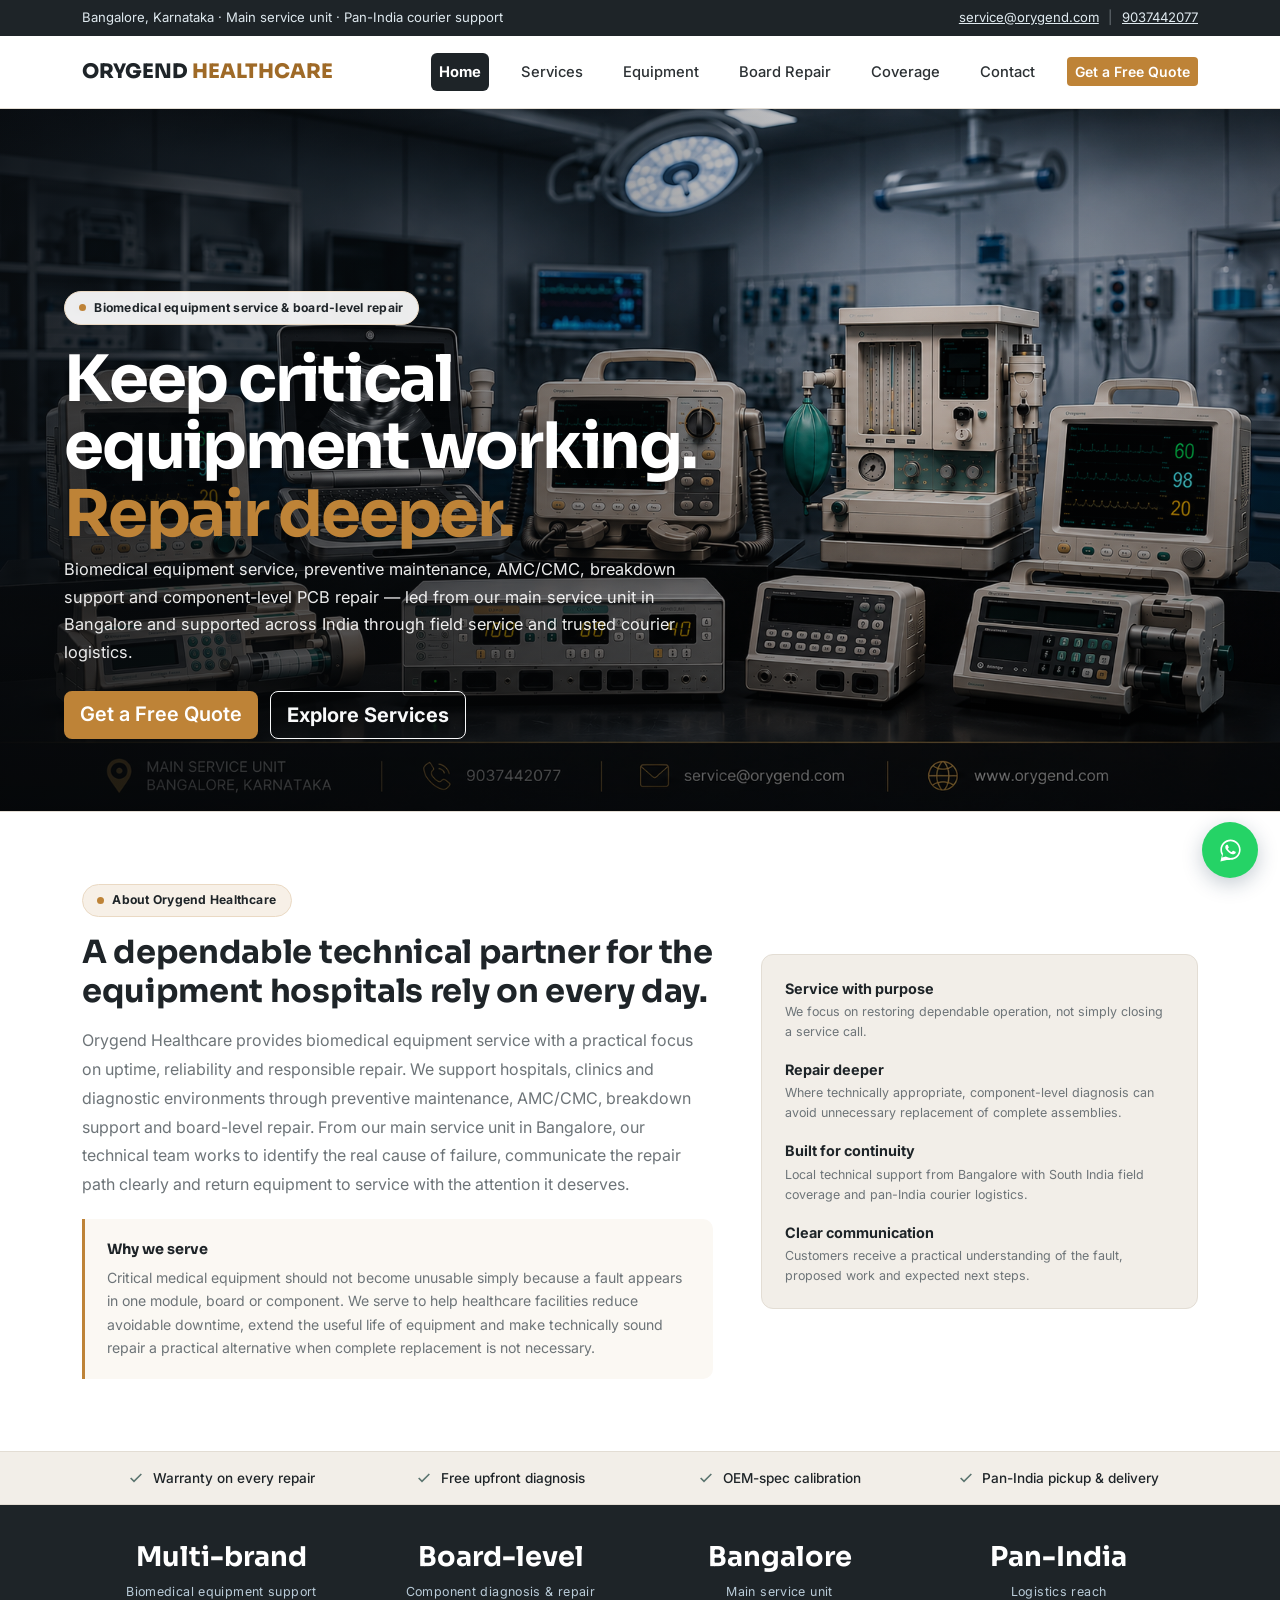
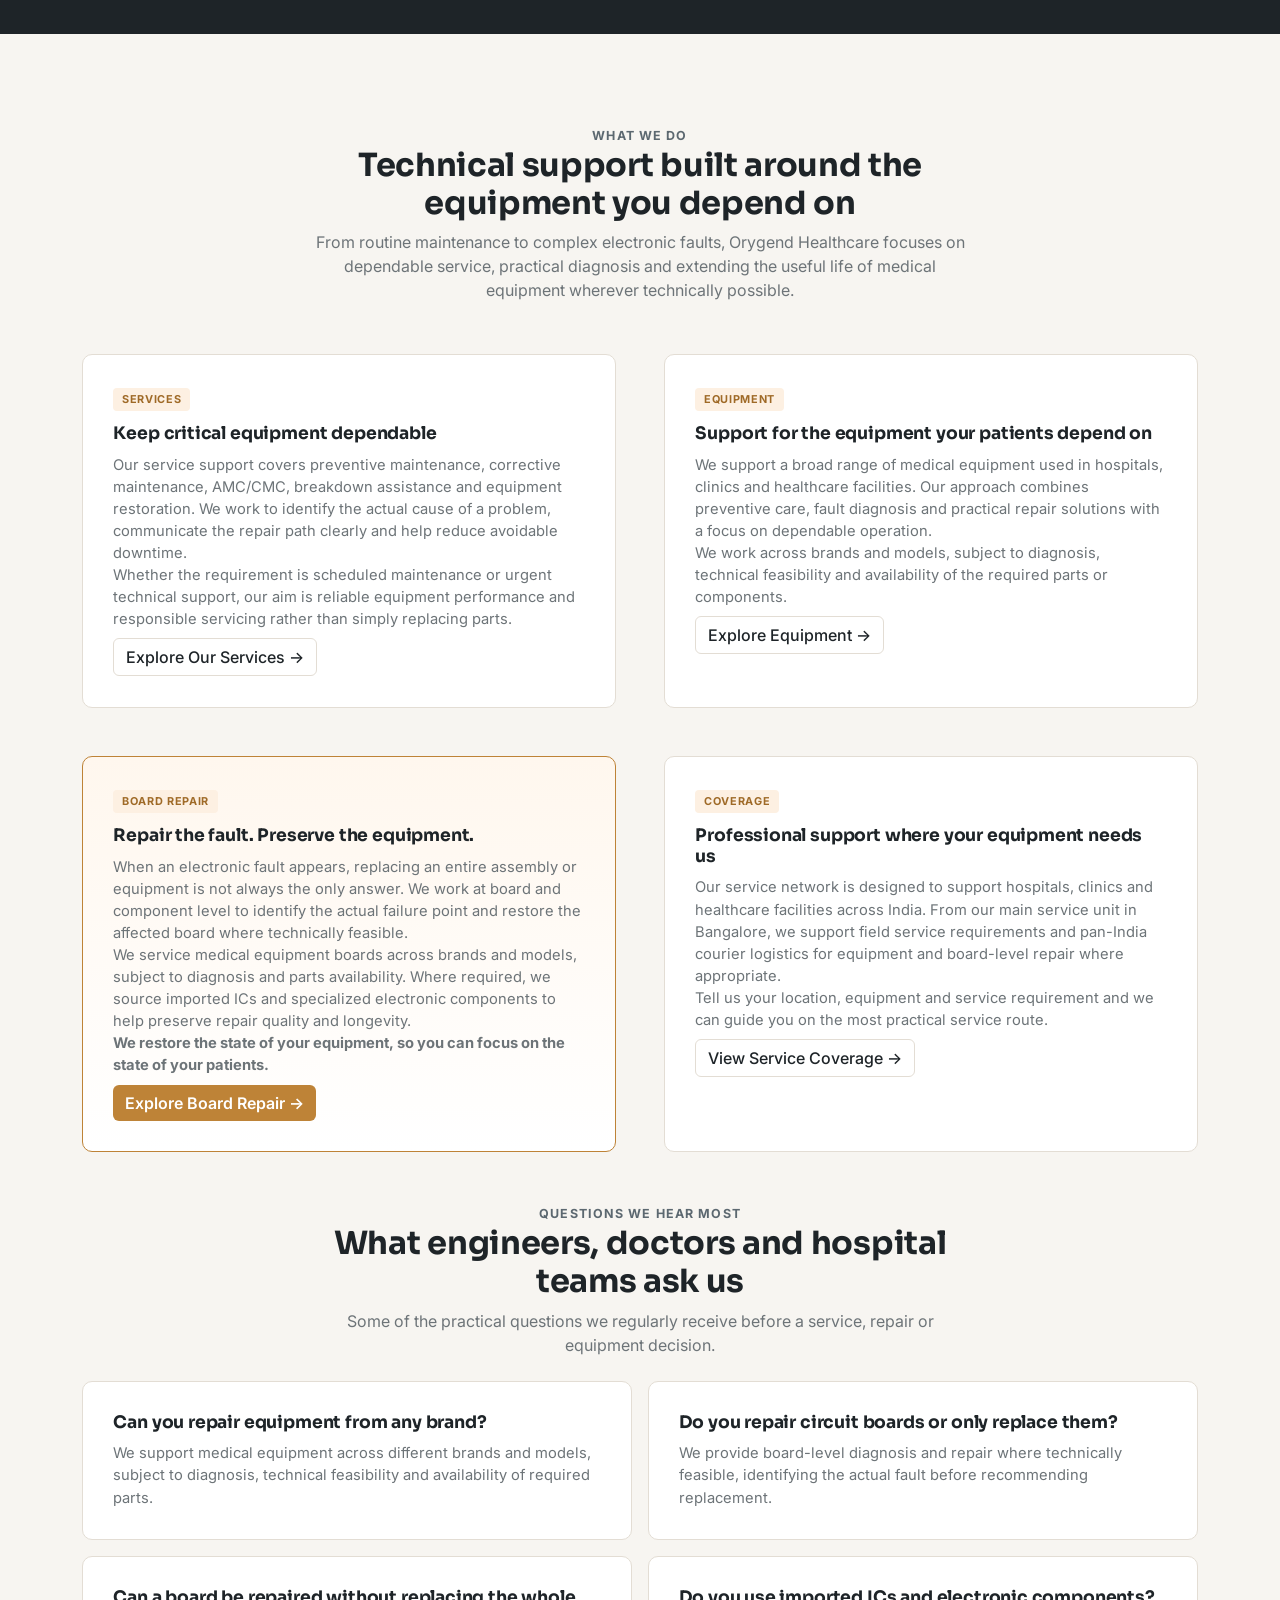
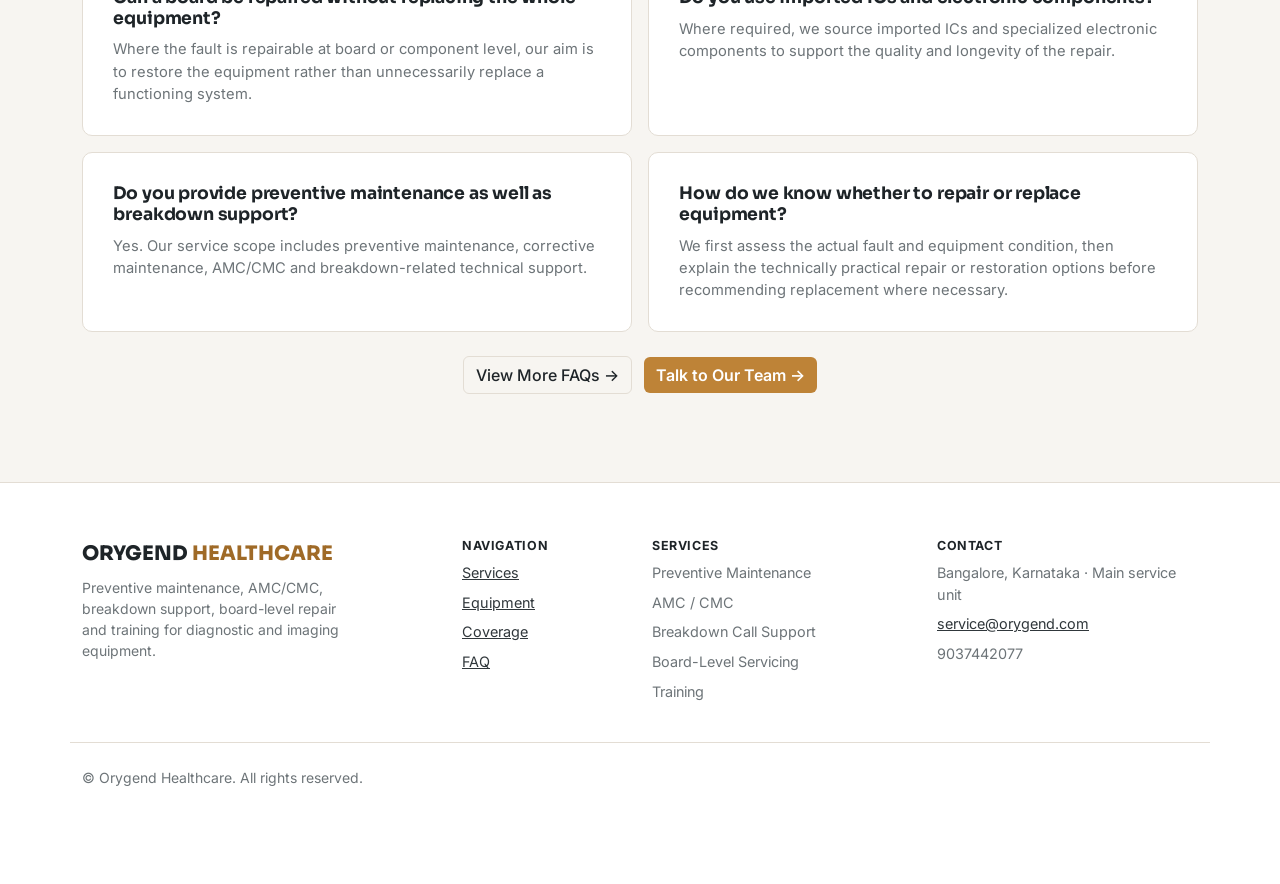
==== commit d196fe33: "Fix navigation active-state glitch" ====
--- a/index.html
+++ b/index.html
@@ -13,8 +13,7 @@
   :root{--bg:#f7f5f1;--surface:#ffffff;--surface-2:#f2eee8;--border:#e3ddd4;--navy:#1e2428;--navy-2:#30373b;--blue:#5c6870;--amber:#be8337;--amber-dark:#9f6a27;--teal:#5b746f;--text:#2c3134;--muted:#6d7478;}
   body{background:var(--bg);color:var(--text);font-family:'Inter',sans-serif;}h1,h2,h3,.display-font{font-family:'Sora',sans-serif;font-weight:700;letter-spacing:-0.01em;color:var(--navy);}.eyebrow{font-family:'Inter',sans-serif;font-weight:700;font-size:.78rem;letter-spacing:.09em;text-transform:uppercase;color:var(--blue);}a{color:var(--navy-2);}a:hover{color:var(--amber-dark);}.text-muted-c{color:var(--muted)!important;}
   .info-bar{background:var(--navy);color:#dfe9ef;font-size:.82rem;padding:.5rem 0;}.info-bar a{color:#dfe9ef;}.info-bar .sep{opacity:.4;margin:0 .6rem;}
-  .navbar{background:var(--surface);border-bottom:1px solid var(--border);}.navbar-brand{font-family:'Sora',sans-serif;font-weight:800;color:var(--navy)!important;font-size:1.25rem;}.navbar-brand span{color:var(--amber-dark);}.nav-link{color:var(--text)!important;font-size:.92rem;font-weight:500;}.nav-link:hover{color:var(--blue)!important}.nav-link.active{color:var(--text)!important;font-weight:500!important;}.btn-amber{background:var(--amber);border:none;color:#fff;font-weight:600;}.btn-amber:hover{background:var(--amber-dark);color:#fff;}.btn-outline-navy{border:1px solid var(--border);color:var(--navy);font-weight:500;}.btn-outline-navy:hover{border-color:var(--blue);color:var(--blue);}
-  .hero{padding:0;background:#111;border-bottom:1px solid var(--border);}.hero h1{font-size:clamp(2.2rem,4.8vw,4rem);line-height:1.08;letter-spacing:-.035em;}.hero h1 em{font-style:normal;color:var(--amber);}.hero-badge{display:inline-flex;align-items:center;gap:.5rem;background:#f7f0e7;border:1px solid #ead9c3;padding:.42rem .9rem;border-radius:50rem;font-size:.76rem;color:var(--navy);font-weight:700;margin-bottom:1.35rem;letter-spacing:.02em;}.hero-badge .dot{width:7px;height:7px;border-radius:50%;background:var(--amber);}.hero-copy{padding-right:2rem;}.hero-media{position:relative;min-height:520px;display:flex;align-items:center;}.hero-media img{width:100%;height:auto;border-radius:18px;box-shadow:0 24px 60px rgba(30,36,40,.14);border:1px solid rgba(190,131,55,.24);}.hero-media:after{content:'';position:absolute;right:-14px;bottom:-14px;width:110px;height:110px;border-right:2px solid var(--amber);border-bottom:2px solid var(--amber);border-radius:0 0 18px 0;pointer-events:none;}.hero-proof{display:flex;gap:1.4rem;flex-wrap:wrap;margin-top:1.8rem;padding-top:1.3rem;border-top:1px solid var(--border);}.hero-proof div{font-size:.78rem;color:var(--muted);}.hero-proof strong{display:block;color:var(--navy);font-size:.9rem;margin-bottom:.15rem;}
+  .navbar{background:var(--surface);border-bottom:1px solid var(--border);}.navbar-brand{font-family:'Sora',sans-serif;font-weight:800;color:var(--navy)!important;font-size:1.25rem;}.navbar-brand span{color:var(--amber-dark);}.nav-link{color:var(--text)!important;font-size:.92rem;font-weight:500;}.nav-link:hover{color:var(--blue)!important}.nav-link.active{color:var(--text)!important;font-weight:500!important;}.btn-amber{background:var(--amber);border:none;color:#fff;font-weight:600;}.btn-amber:hover{background:var(--amber-dark);color:#fff;}.btn-outline-navy{border:1px solid var(--border);color:var(--navy);font-weight:500;}.btn-outline-navy:hover{border-color:var(--blue);color:var(--blue);}.hero{padding:0;background:#111;border-bottom:1px solid var(--border);}.hero h1{font-size:clamp(2.2rem,4.8vw,4rem);line-height:1.08;letter-spacing:-.035em;}.hero h1 em{font-style:normal;color:var(--amber);}.hero-badge{display:inline-flex;align-items:center;gap:.5rem;background:#f7f0e7;border:1px solid #ead9c3;padding:.42rem .9rem;border-radius:50rem;font-size:.76rem;color:var(--navy);font-weight:700;margin-bottom:1.35rem;letter-spacing:.02em;}.hero-badge .dot{width:7px;height:7px;border-radius:50%;background:var(--amber);}.hero-copy{padding-right:2rem;}.hero-media{position:relative;min-height:520px;display:flex;align-items:center;}.hero-media img{width:100%;height:auto;border-radius:18px;box-shadow:0 24px 60px rgba(30,36,40,.14);border:1px solid rgba(190,131,55,.24);}.hero-media:after{content:'';position:absolute;right:-14px;bottom:-14px;width:110px;height:110px;border-right:2px solid var(--amber);border-bottom:2px solid var(--amber);border-radius:0 0 18px 0;pointer-events:none;}.hero-proof{display:flex;gap:1.4rem;flex-wrap:wrap;margin-top:1.8rem;padding-top:1.3rem;border-top:1px solid var(--border);}.hero-proof div{font-size:.78rem;color:var(--muted);}.hero-proof strong{display:block;color:var(--navy);font-size:.9rem;margin-bottom:.15rem;}
   .hero-composite{position:relative;min-height:clamp(600px,78vh,860px);padding:0;background-image:linear-gradient(90deg,rgba(10,14,18,.78) 0%,rgba(10,14,18,.42) 42%,rgba(10,14,18,.10) 72%,rgba(10,14,18,.25) 100%),url('assets/home-hero.png');background-size:cover;background-position:center;background-repeat:no-repeat;display:flex;align-items:flex-end;overflow:hidden;}.hero-composite-frame{position:relative;max-width:1540px;width:100%;margin:0 auto;overflow:hidden;min-height:inherit;display:flex;align-items:flex-end;}.hero-composite-frame:after{content:'';position:absolute;inset:0;pointer-events:none;background:linear-gradient(180deg,rgba(0,0,0,.04) 45%,rgba(0,0,0,.48) 100%);}.hero-composite-copy{position:relative;z-index:2;max-width:760px;padding:clamp(2.5rem,6vw,5rem) 5% 4.5rem;color:#fff;}.hero-composite-copy h1{color:#fff;font-size:clamp(2.2rem,5vw,4.4rem);line-height:1.05;text-shadow:0 3px 20px rgba(0,0,0,.3);}.hero-composite-copy p{color:rgba(255,255,255,.92);font-size:1.02rem;line-height:1.7;max-width:700px;}.hero-composite-copy .hero-badge{background:rgba(255,255,255,.92);}.hero-composite-actions{display:flex;gap:.75rem;flex-wrap:wrap;margin-top:1.5rem;}.hero-composite-actions .btn-light{font-weight:700;border:none;}.hero-composite-actions .btn-outline-light{font-weight:700;}.hero-image-actions{position:absolute;left:4%;bottom:5.5%;display:flex;gap:.75rem;flex-wrap:wrap;}.hero-image-actions .btn-light{background:rgba(255,255,255,.94);border:1px solid rgba(30,36,40,.14);color:var(--navy);font-weight:600;}
   .hero-intro{padding:4.5rem 0;background:#fff;border-bottom:1px solid var(--border);}.hero-intro .hero-badge{margin-bottom:1rem;}.hero-intro h1{font-size:clamp(2rem,4vw,3.25rem);line-height:1.08;letter-spacing:-.035em;}.hero-intro h1 em{font-style:normal;color:var(--amber);}.hero-proof-panel{margin-top:0;padding:1.35rem 1.45rem;border:1px solid var(--border);border-radius:12px;background:var(--surface-2);gap:1rem;}.hero-proof-panel div{font-size:.78rem;line-height:1.6;}.hero-about-copy{font-size:1rem;line-height:1.8;}.reason-card{margin-top:1.25rem;padding:1.25rem 1.4rem;border-left:3px solid var(--amber);background:#fbf8f3;border-radius:0 10px 10px 0;}.reason-card strong{display:block;color:var(--navy);font-family:'Sora',sans-serif;font-size:.9rem;margin-bottom:.35rem;}.reason-card p{margin:0;color:var(--muted);font-size:.88rem;line-height:1.65;}
   .trust-strip{background:var(--surface-2);border-bottom:1px solid var(--border);}.trust-item{display:flex;align-items:center;gap:.55rem;padding:1rem .5rem;justify-content:center;font-size:.85rem;color:var(--navy);font-weight:500;}.trust-item svg{flex:none;color:var(--teal);}.stat-strip{background:var(--navy);}.stat-strip .col{border-left:1px solid rgba(255,255,255,.12);padding:2rem 1rem;text-align:center;}.stat-strip .col:first-child{border-left:none;}.stat-num{font-family:'Sora',sans-serif;font-weight:700;font-size:1.7rem;color:#fff;}.stat-lbl{font-size:.78rem;color:#b9cbd8;margin-top:.3rem;letter-spacing:.03em;}
@@ -27,59 +26,6 @@
 </style>
 
 
-<style id="nav-active-final">
-.navbar .nav-link.active,
-.navbar .nav-link.active:hover,
-.navbar .nav-link.active:focus,
-.navbar .nav-link.active:focus-visible {
-  background: transparent !important;
-  background-color: transparent !important;
-  color: var(--text) !important;
-  border: 0 !important;
-  border-color: transparent !important;
-  border-radius: 0 !important;
-  box-shadow: none !important;
-  outline: none !important;
-  text-shadow: none !important;
-  font-weight: 500 !important;
-}
-.navbar .nav-link.active::before { content: none !important; display: none !important; }
-.navbar .nav-link.active::after {
-  content: "" !important;
-  display: block !important;
-  position: absolute !important;
-  left: 50% !important;
-  bottom: 0 !important;
-  top: auto !important;
-  right: auto !important;
-  width: 24px !important;
-  height: 2px !important;
-  margin: 0 !important;
-  padding: 0 !important;
-  transform: translateX(-50%) !important;
-  background: var(--amber) !important;
-  border: 0 !important;
-  border-radius: 2px !important;
-  box-shadow: none !important;
-}
-@media (max-width: 991.98px) {
-  .navbar .nav-link.active::after {
-    left: 0 !important;
-    bottom: 0 !important;
-    top: auto !important;
-    width: 24px !important;
-    height: 2px !important;
-    transform: none !important;
-  }
-}
-</style>
-<style id="nav-active-highlight">
-.navbar .nav-link{position:relative;margin:0 .12rem;padding:.55rem .75rem !important;border:1px solid transparent;border-radius:7px;transition:background-color .2s ease,color .2s ease,border-color .2s ease,box-shadow .2s ease;}
-.navbar .nav-link:hover{background:#f7f0e7;color:var(--amber-dark) !important;border-color:#ead9c3;}
-.navbar .nav-link.active{background:#f7f0e7;color:var(--amber-dark) !important;border-color:#ead9c3;font-weight:700;box-shadow:inset 0 -2px 0 var(--amber);}
-.navbar .nav-link.active::after{content:'';position:absolute;left:50%;bottom:3px;width:18px;height:2px;transform:translateX(-50%);background:var(--amber);border-radius:2px;}
-@media(max-width:991.98px){.navbar .nav-link{margin:.12rem 0;}.navbar .nav-link.active::after{left:.75rem;transform:none;width:18px;}}
-</style>
 <style id="active-nav-v2">
 .navbar .nav-link.active{background:var(--navy) !important;color:#fff !important;border-radius:6px !important;font-weight:700 !important;}
 .navbar .nav-link.active:hover{background:var(--navy-2) !important;color:#fff !important;}
@@ -98,7 +44,7 @@
 </head>
 <body>
 <div class="info-bar"><div class="container d-flex justify-content-center justify-content-md-between flex-wrap"><div class="d-none d-md-block">Bangalore, Karnataka &middot; Main service unit &middot; Pan-India courier support</div><div><a href="mailto:service@orygend.com">service@orygend.com</a><span class="sep">|</span><a href="tel:+919037442077">9037442077</a></div></div></div>
-<nav class="navbar navbar-expand-lg sticky-top py-3"><div class="container"><a class="navbar-brand" href="index.html">ORYGEND <span>HEALTHCARE</span></a><button class="navbar-toggler" type="button" data-bs-toggle="collapse" data-bs-target="#navMenu" aria-controls="navMenu" aria-expanded="false" aria-label="Toggle navigation"><span class="navbar-toggler-icon"></span></button><div class="collapse navbar-collapse" id="navMenu"><ul class="navbar-nav ms-auto me-4 gap-lg-4"><li class="nav-item"><a class="nav-link active" href="index.html">Home</a></li><li class="nav-item"><a class="nav-link" href="services.html">Services</a></li><li class="nav-item"><a class="nav-link" href="equipment.html">Equipment</a></li><li class="nav-item"><a class="nav-link" href="board-repair.html">Board Repair</a></li><li class="nav-item"><a class="nav-link" href="coverage.html">Coverage</a></li><li class="nav-item"><a class="nav-link" href="contact.html">Contact</a></li></ul><a href="contact.html" class="btn btn-amber btn-sm">Get a Free Quote</a></div></div></nav>
+<nav class="navbar navbar-expand-lg sticky-top py-3"><div class="container"><a class="navbar-brand" href="index.html">ORYGEND <span>HEALTHCARE</span></a><button class="navbar-toggler" type="button" data-bs-toggle="collapse" data-bs-target="#navMenu" aria-controls="navMenu" aria-expanded="false" aria-label="Toggle navigation"><span class="navbar-toggler-icon"></span></button><div class="collapse navbar-collapse" id="navMenu"><ul class="navbar-nav ms-auto me-4 gap-lg-4"><li class="nav-item"><a class="nav-link" href="index.html">Home</a></li><li class="nav-item"><a class="nav-link" href="services.html">Services</a></li><li class="nav-item"><a class="nav-link" href="equipment.html">Equipment</a></li><li class="nav-item"><a class="nav-link" href="board-repair.html">Board Repair</a></li><li class="nav-item"><a class="nav-link" href="coverage.html">Coverage</a></li><li class="nav-item"><a class="nav-link" href="contact.html">Contact</a></li></ul><a href="contact.html" class="btn btn-amber btn-sm">Get a Free Quote</a></div></div></nav>
 <section class="hero hero-composite"><div class="hero-composite-frame"><div class="hero-composite-copy"><span class="hero-badge"><span class="dot"></span>Biomedical equipment service &amp; board-level repair</span><h1>Keep critical equipment working. <em>Repair deeper.</em></h1><p>Biomedical equipment service, preventive maintenance, AMC/CMC, breakdown support and component-level PCB repair — led from our main service unit in Bangalore and supported across India through field service and trusted courier logistics.</p><div class="hero-composite-actions"><a href="contact.html" class="btn btn-amber btn-lg">Get a Free Quote</a><a href="services.html" class="btn btn-outline-light btn-lg">Explore Services</a></div></div></div></section>
 <section class="hero-intro"><div class="container"><div class="row align-items-center g-5"><div class="col-lg-7"><span class="hero-badge"><span class="dot"></span>About Orygend Healthcare</span><h2 class="mb-3">A dependable technical partner for the equipment hospitals rely on every day.</h2><p class="hero-about-copy text-muted-c mb-0">Orygend Healthcare provides biomedical equipment service with a practical focus on uptime, reliability and responsible repair. We support hospitals, clinics and diagnostic environments through preventive maintenance, AMC/CMC, breakdown support and board-level repair. From our main service unit in Bangalore, our technical team works to identify the real cause of failure, communicate the repair path clearly and return equipment to service with the attention it deserves.</p><div class="reason-card"><strong>Why we serve</strong><p>Critical medical equipment should not become unusable simply because a fault appears in one module, board or component. We serve to help healthcare facilities reduce avoidable downtime, extend the useful life of equipment and make technically sound repair a practical alternative when complete replacement is not necessary.</p></div></div><div class="col-lg-5"><div class="hero-proof hero-proof-panel"><div><strong>Service with purpose</strong>We focus on restoring dependable operation, not simply closing a service call.</div><div><strong>Repair deeper</strong>Where technically appropriate, component-level diagnosis can avoid unnecessary replacement of complete assemblies.</div><div><strong>Built for continuity</strong>Local technical support from Bangalore with South India field coverage and pan-India courier logistics.</div><div><strong>Clear communication</strong>Customers receive a practical understanding of the fault, proposed work and expected next steps.</div></div></div></div></div></section>
 <div class="trust-strip"><div class="container"><div class="row g-0"><div class="col-6 col-md-3"><div class="trust-item"><svg width="16" height="16" viewBox="0 0 24 24" fill="none" stroke="currentColor" stroke-width="2.4"><path d="M20 6L9 17l-5-5"/></svg>Warranty on every repair</div></div><div class="col-6 col-md-3"><div class="trust-item"><svg width="16" height="16" viewBox="0 0 24 24" fill="none" stroke="currentColor" stroke-width="2.4"><path d="M20 6L9 17l-5-5"/></svg>Free upfront diagnosis</div></div><div class="col-6 col-md-3"><div class="trust-item"><svg width="16" height="16" viewBox="0 0 24 24" fill="none" stroke="currentColor" stroke-width="2.4"><path d="M20 6L9 17l-5-5"/></svg>OEM-spec calibration</div></div><div class="col-6 col-md-3"><div class="trust-item"><svg width="16" height="16" viewBox="0 0 24 24" fill="none" stroke="currentColor" stroke-width="2.4"><path d="M20 6L9 17l-5-5"/></svg>Pan-India pickup &amp; delivery</div></div></div></div></div>
@@ -117,6 +63,9 @@
     if (isHome || target === current) {
       link.classList.add('active');
       link.setAttribute('aria-current', 'page');
+    } else {
+      link.classList.remove('active');
+      link.removeAttribute('aria-current');
     }
   });
 });
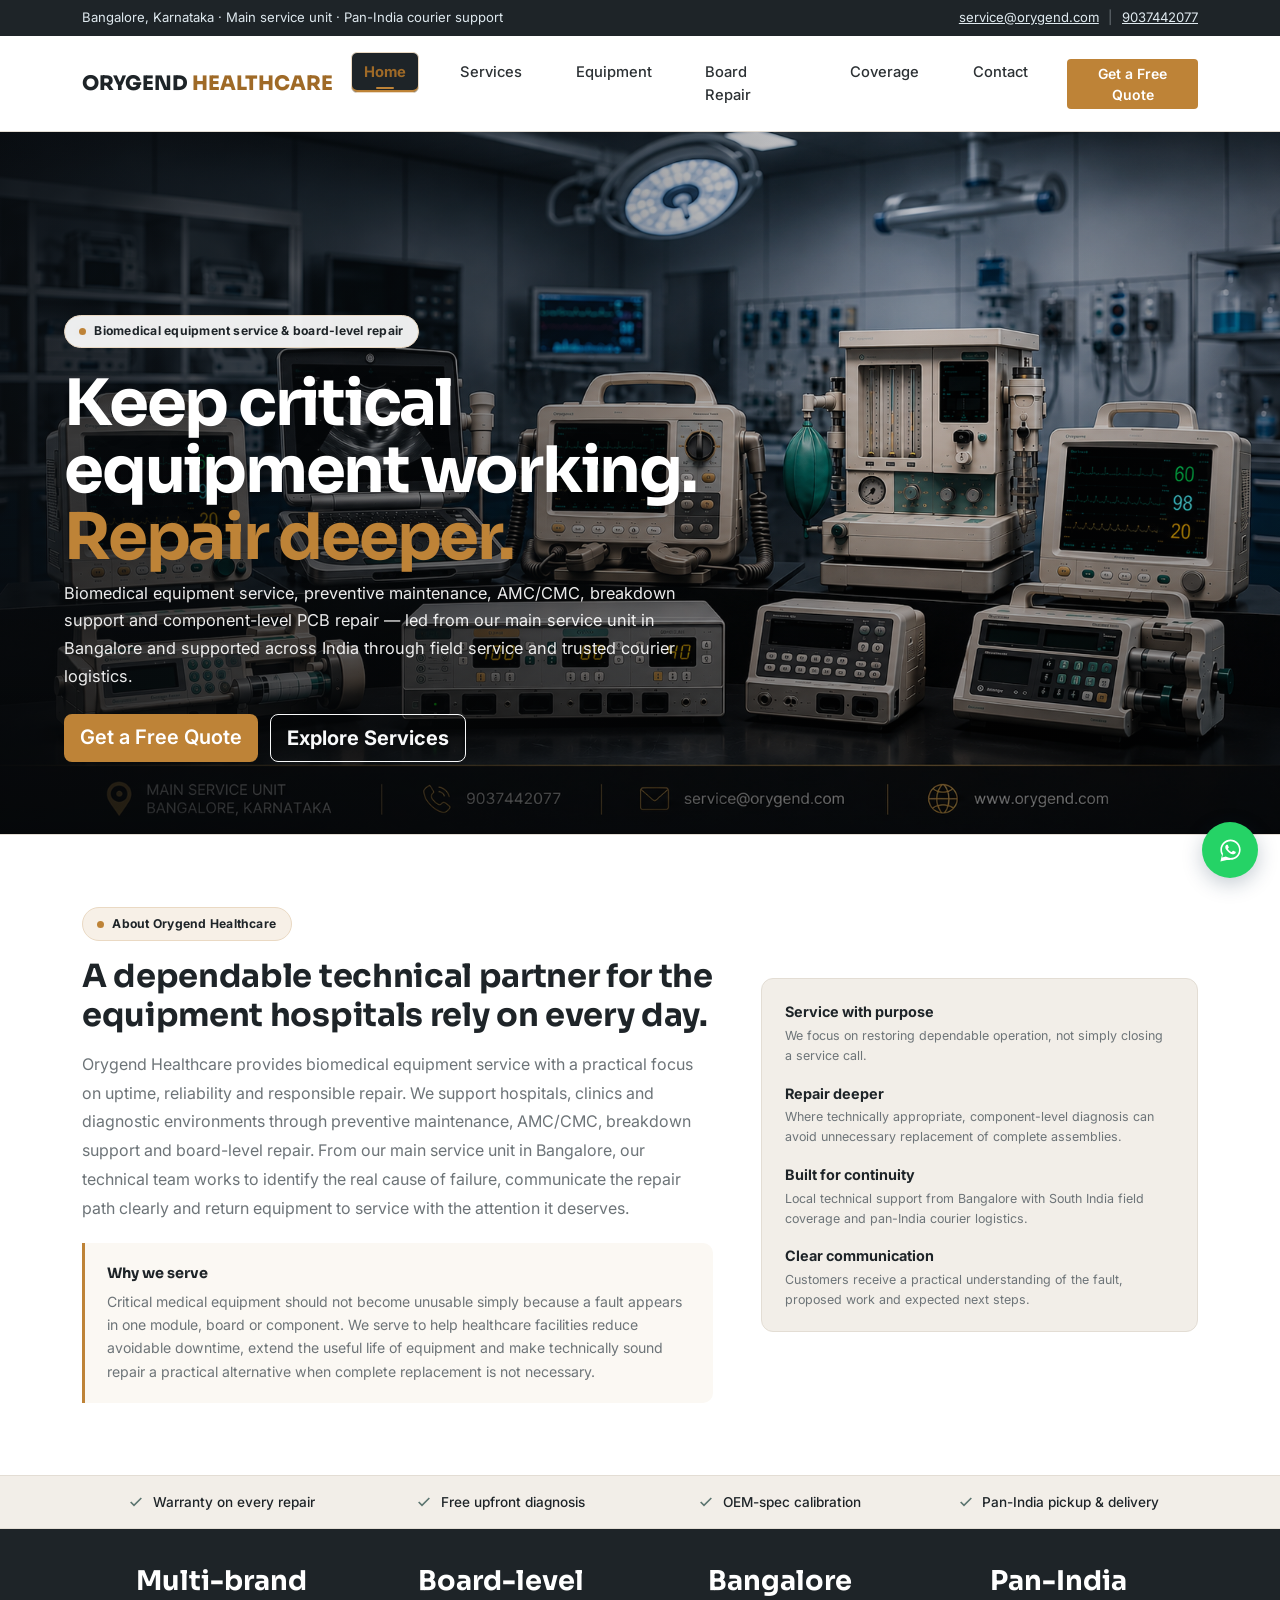
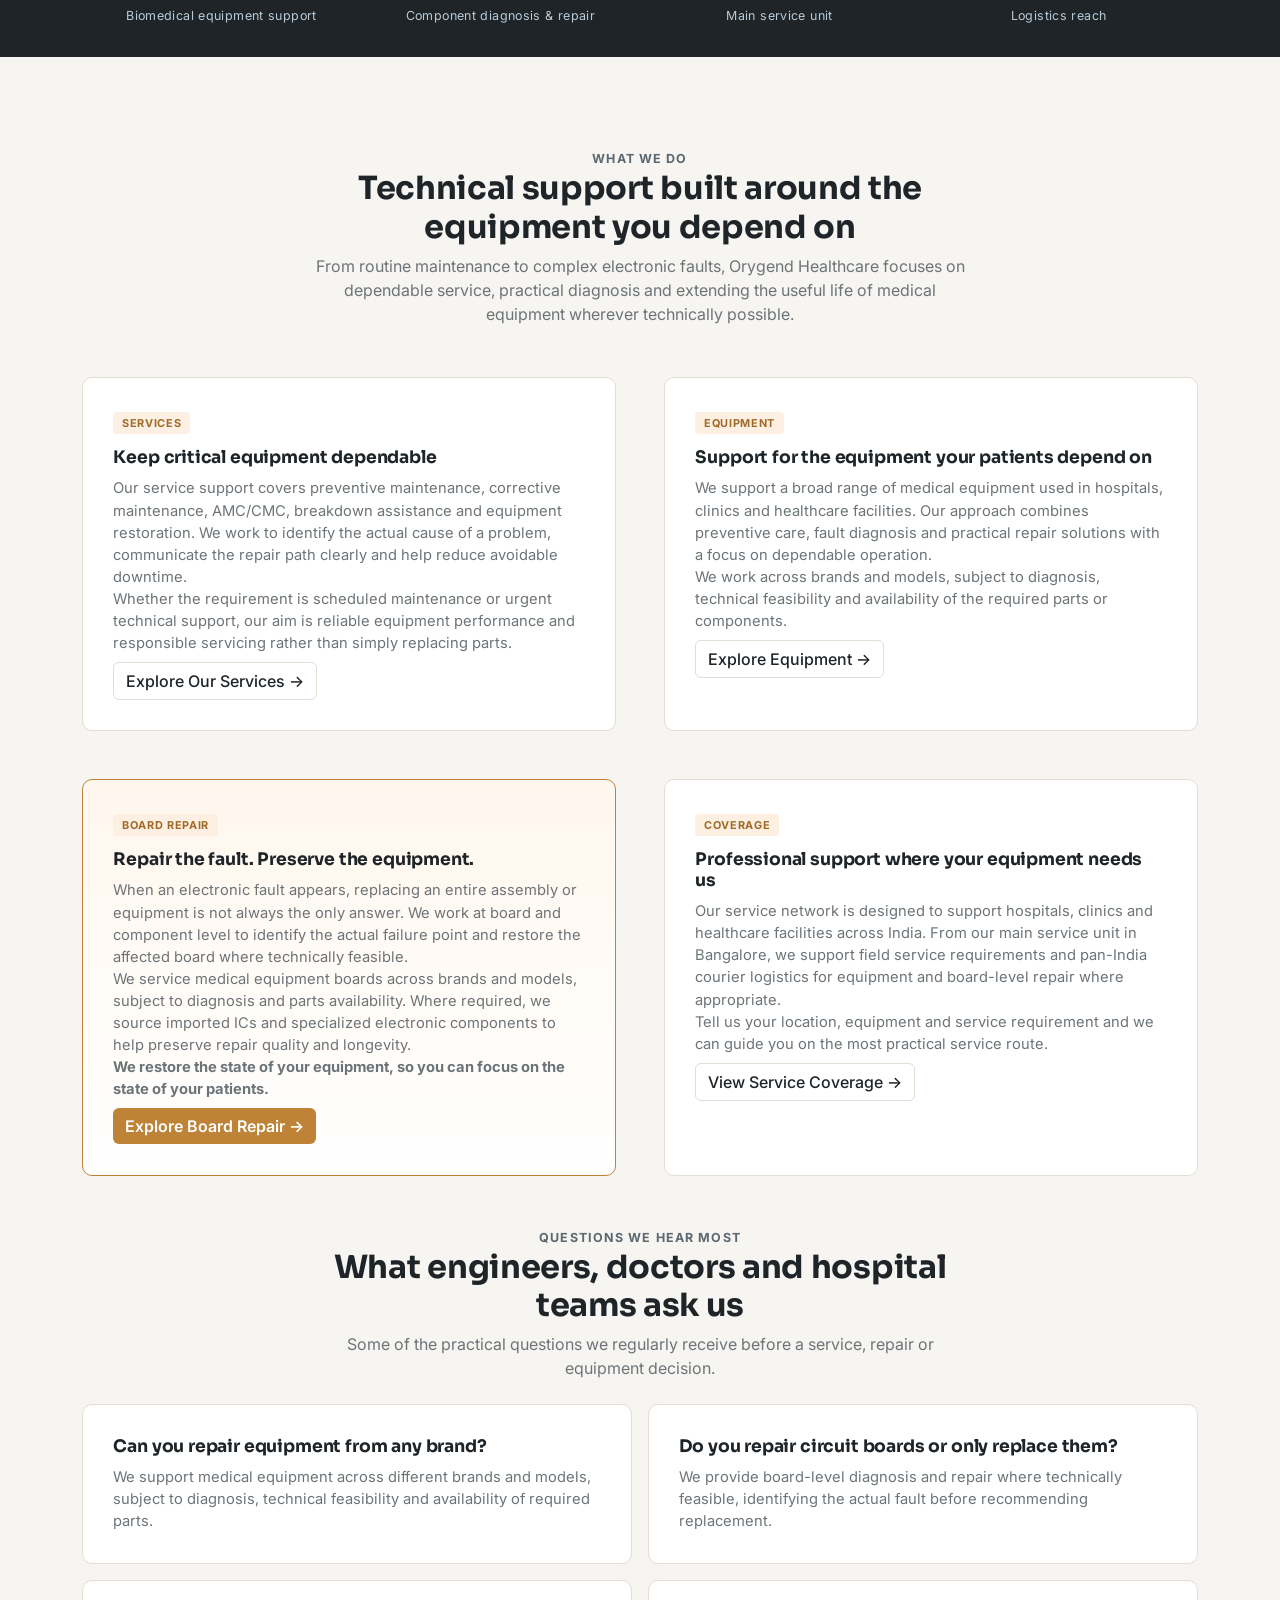
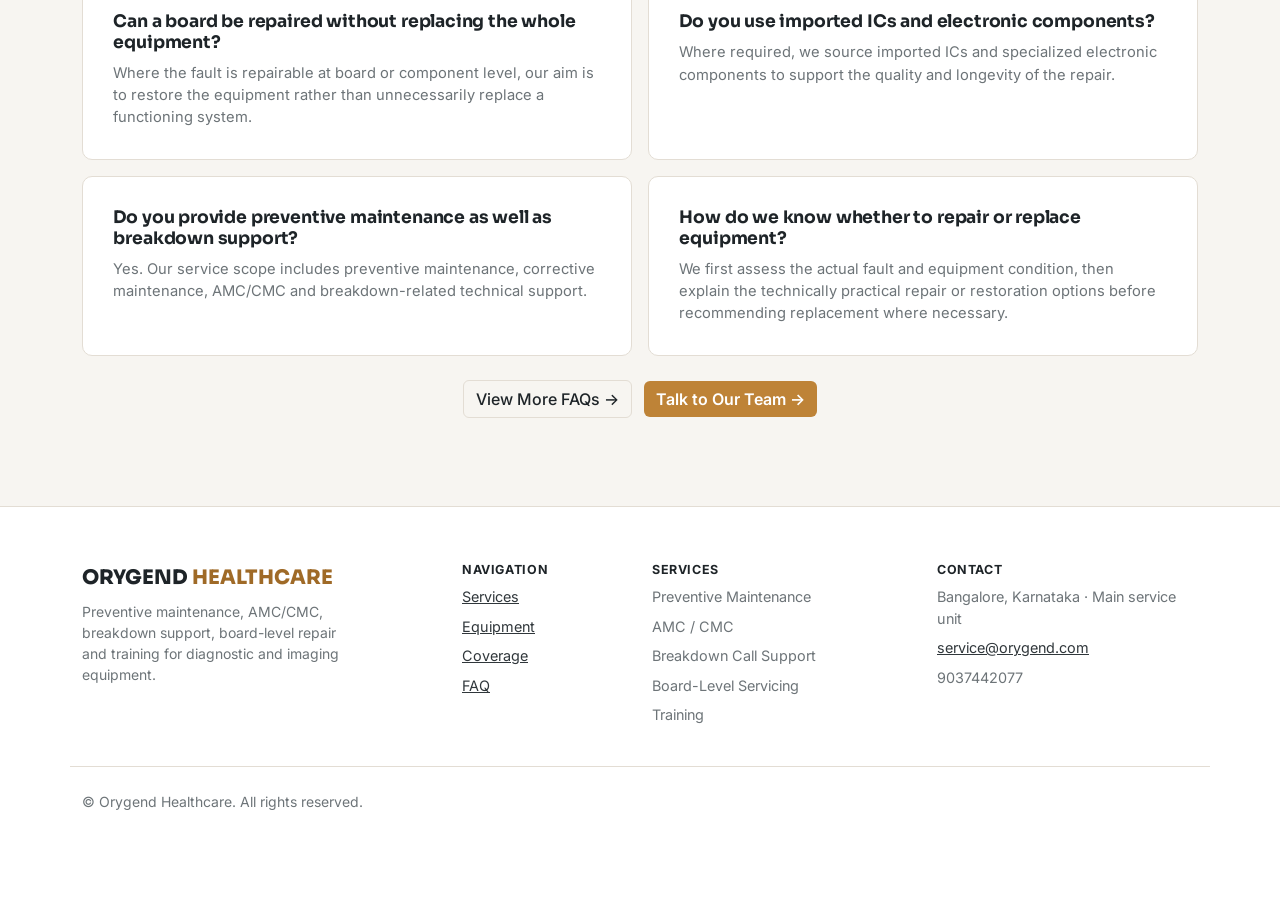
==== commit 265ba5ed: "Highlight current page in navigation [skip ci]" ====
--- a/index.html
+++ b/index.html
@@ -41,6 +41,13 @@
 <meta name="twitter:title" content="Orygend Healthcare | Biomedical Equipment Service & Repair">
 <meta name="twitter:description" content="Biomedical equipment service, preventive maintenance, AMC/CMC, breakdown support and board-level repair for hospitals and clinics across India.">
 <script type="application/ld+json">{"@context":"https://schema.org","@type":"Organization","name":"Orygend Healthcare","url":"https://orygend.com/","email":"service@orygend.com","telephone":"+91-9037442077","areaServed":"IN","description":"Biomedical equipment service, preventive maintenance, AMC/CMC, breakdown support and board-level repair for hospitals and clinics across India."}</script>
+<style id="nav-active-highlight">
+.navbar .nav-link{position:relative;margin:0 .12rem;padding:.55rem .75rem !important;border:1px solid transparent;border-radius:7px;transition:background-color .2s ease,color .2s ease,border-color .2s ease,box-shadow .2s ease;}
+.navbar .nav-link:hover{background:#f7f0e7;color:var(--amber-dark) !important;border-color:#ead9c3;}
+.navbar .nav-link.active{background:#f7f0e7;color:var(--amber-dark) !important;border-color:#ead9c3;font-weight:700;box-shadow:inset 0 -2px 0 var(--amber);}
+.navbar .nav-link.active::after{content:'';position:absolute;left:50%;bottom:3px;width:18px;height:2px;transform:translateX(-50%);background:var(--amber);border-radius:2px;}
+@media(max-width:991.98px){.navbar .nav-link{margin:.12rem 0;}.navbar .nav-link.active::after{left:.75rem;transform:none;width:18px;}}
+</style>
 </head>
 <body>
 <div class="info-bar"><div class="container d-flex justify-content-center justify-content-md-between flex-wrap"><div class="d-none d-md-block">Bangalore, Karnataka &middot; Main service unit &middot; Pan-India courier support</div><div><a href="mailto:service@orygend.com">service@orygend.com</a><span class="sep">|</span><a href="tel:+919037442077">9037442077</a></div></div></div>
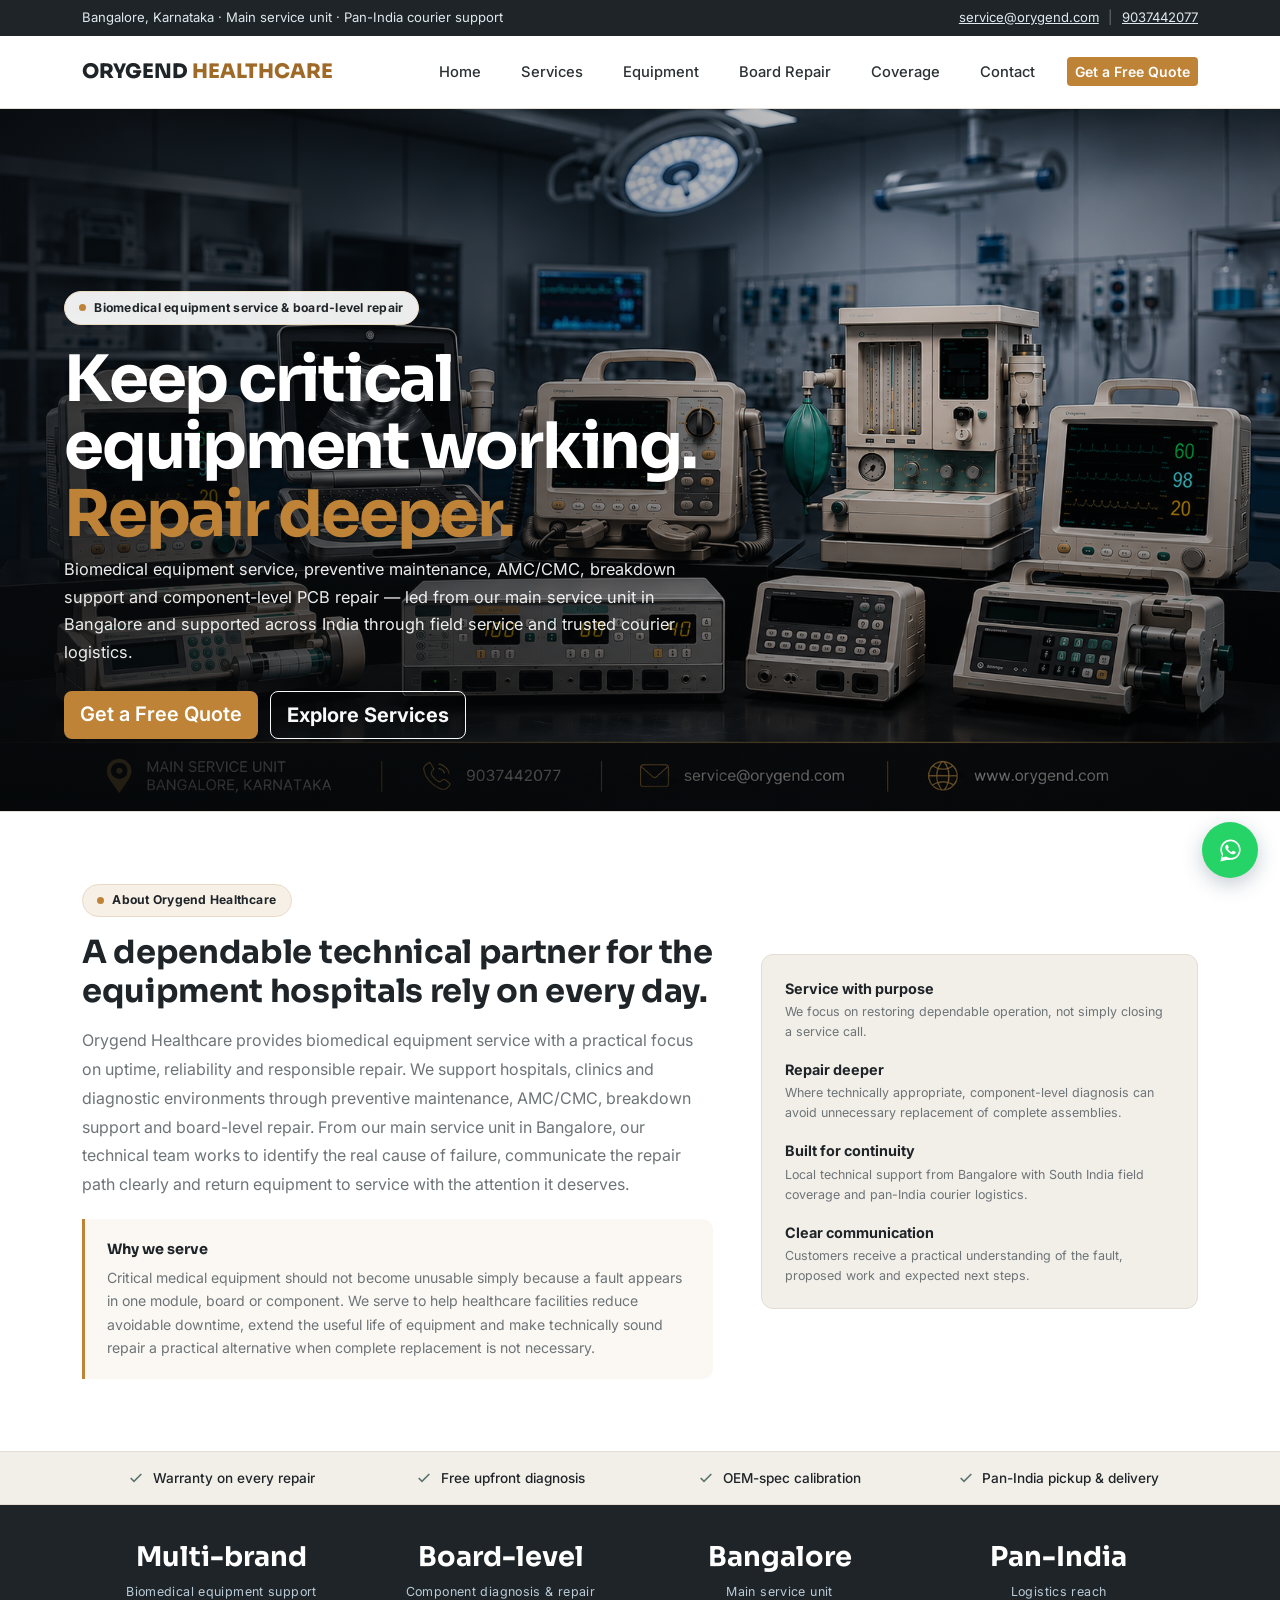
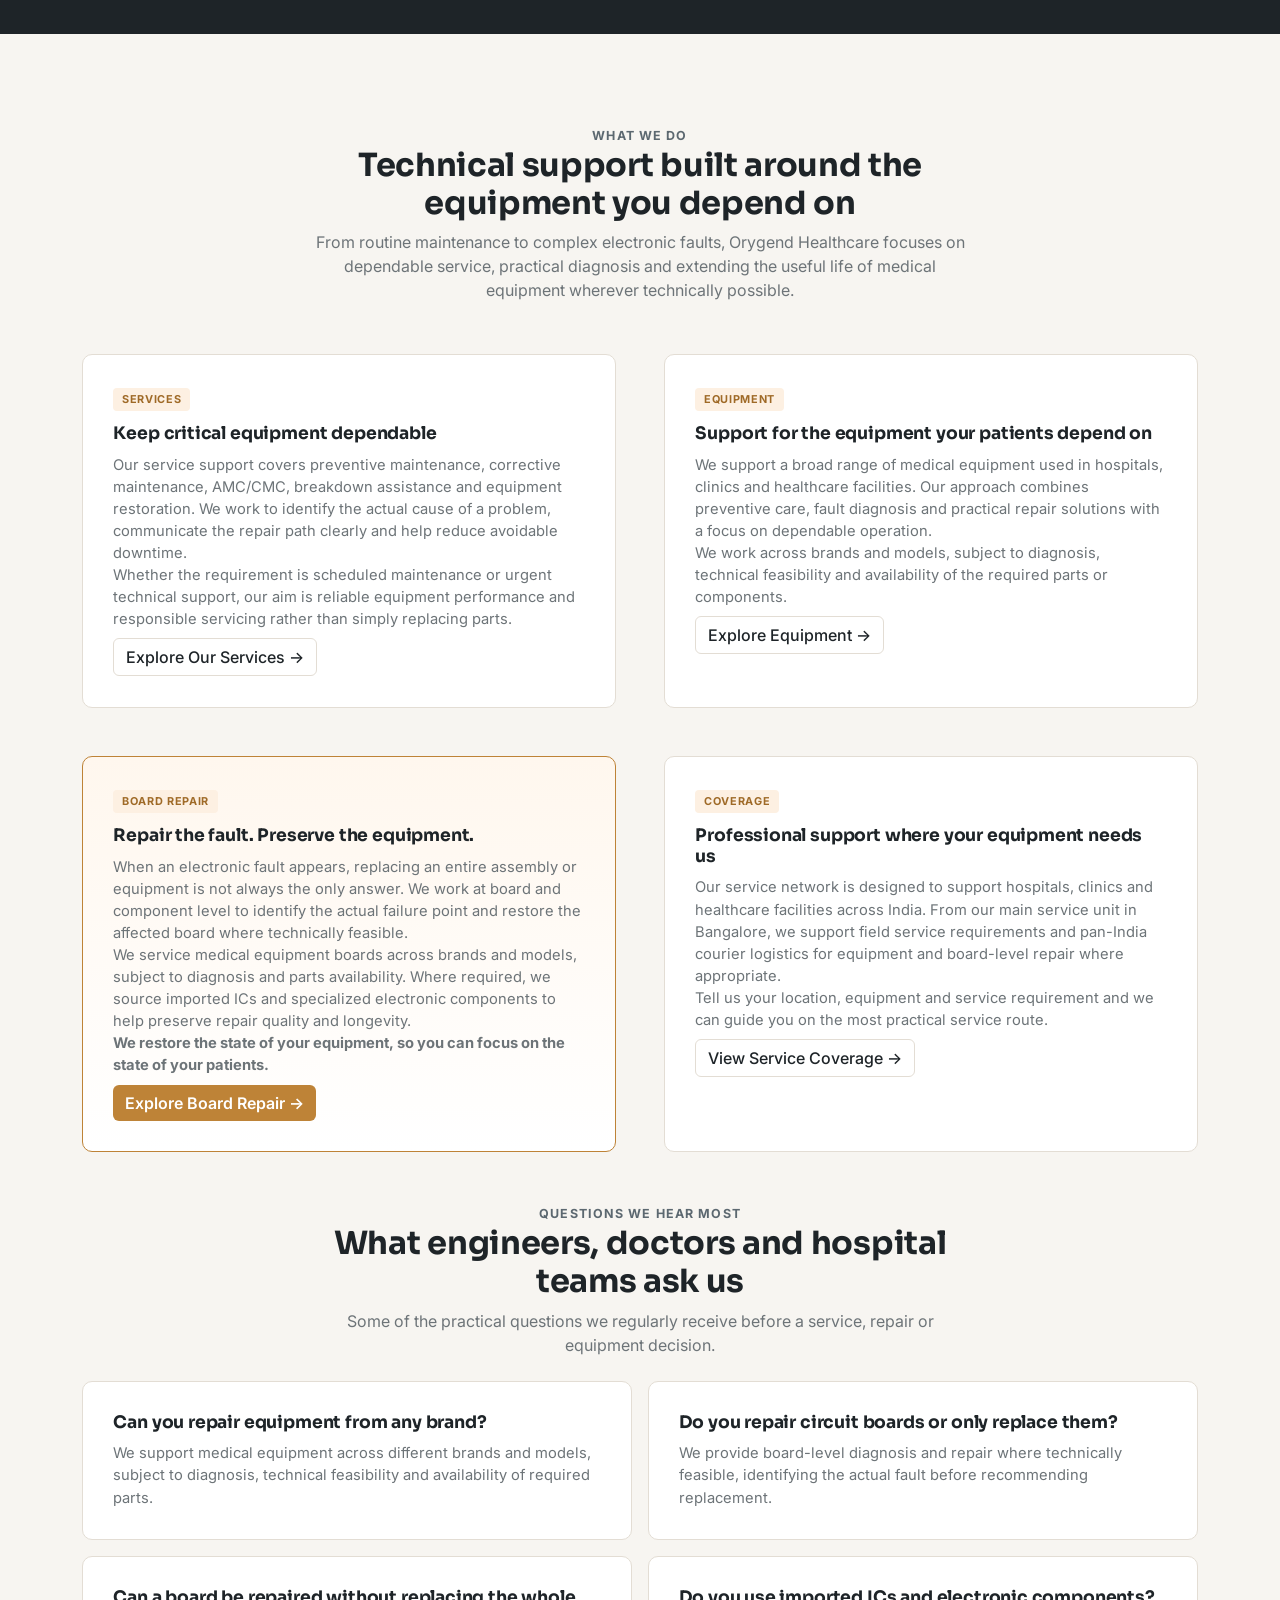
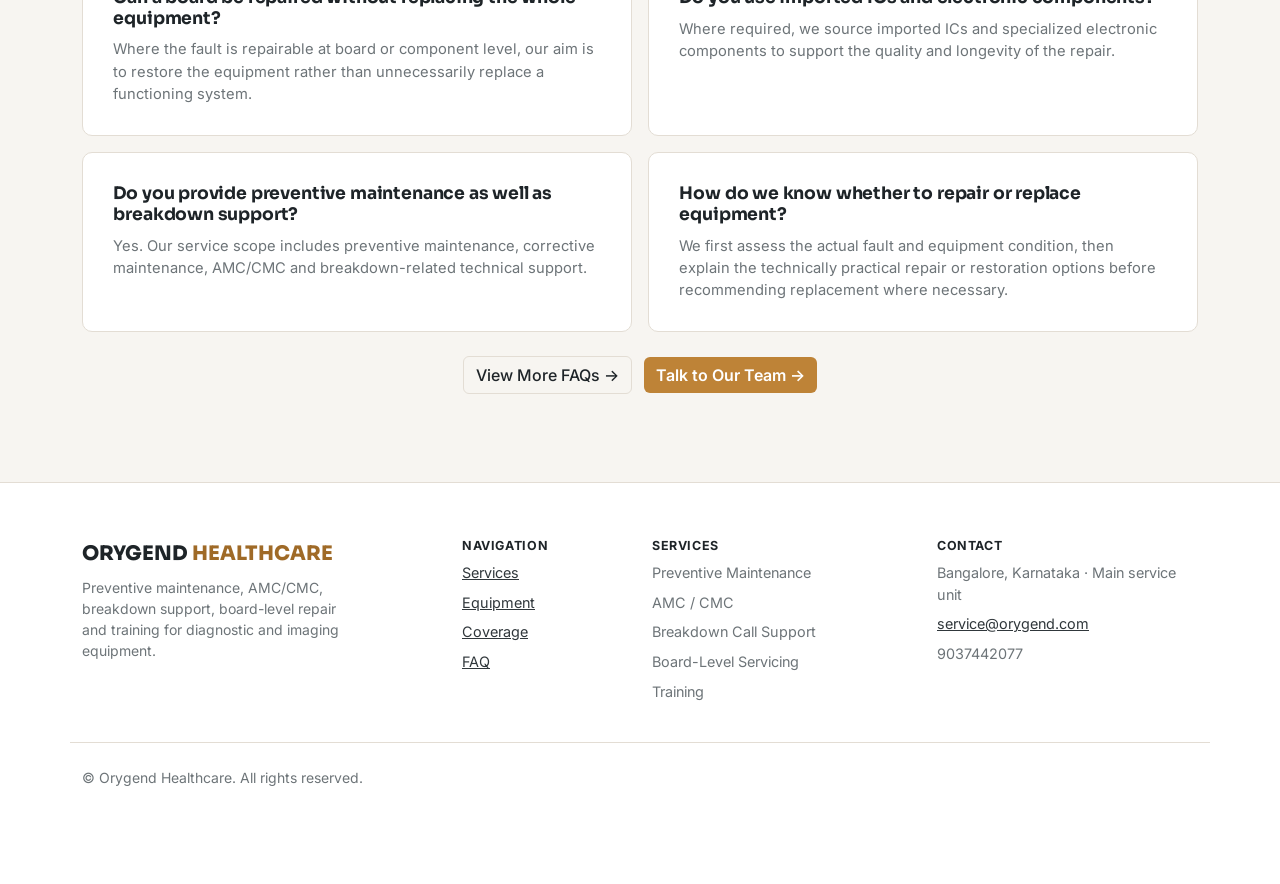
==== commit 2f14577b: "Fix navigation links and active state" ====
--- a/index.html
+++ b/index.html
@@ -26,10 +26,6 @@
 </style>
 
 
-<style id="active-nav-v2">
-.navbar .nav-link.active{background:var(--navy) !important;color:#fff !important;border-radius:6px !important;font-weight:700 !important;}
-.navbar .nav-link.active:hover{background:var(--navy-2) !important;color:#fff !important;}
-</style>
 <link rel="canonical" href="https://orygend.com/">
 <meta name="robots" content="index, follow, max-image-preview:large, max-snippet:-1, max-video-preview:-1">
 <meta property="og:type" content="website">
@@ -41,13 +37,6 @@
 <meta name="twitter:title" content="Orygend Healthcare | Biomedical Equipment Service & Repair">
 <meta name="twitter:description" content="Biomedical equipment service, preventive maintenance, AMC/CMC, breakdown support and board-level repair for hospitals and clinics across India.">
 <script type="application/ld+json">{"@context":"https://schema.org","@type":"Organization","name":"Orygend Healthcare","url":"https://orygend.com/","email":"service@orygend.com","telephone":"+91-9037442077","areaServed":"IN","description":"Biomedical equipment service, preventive maintenance, AMC/CMC, breakdown support and board-level repair for hospitals and clinics across India."}</script>
-<style id="nav-active-highlight">
-.navbar .nav-link{position:relative;margin:0 .12rem;padding:.55rem .75rem !important;border:1px solid transparent;border-radius:7px;transition:background-color .2s ease,color .2s ease,border-color .2s ease,box-shadow .2s ease;}
-.navbar .nav-link:hover{background:#f7f0e7;color:var(--amber-dark) !important;border-color:#ead9c3;}
-.navbar .nav-link.active{background:#f7f0e7;color:var(--amber-dark) !important;border-color:#ead9c3;font-weight:700;box-shadow:inset 0 -2px 0 var(--amber);}
-.navbar .nav-link.active::after{content:'';position:absolute;left:50%;bottom:3px;width:18px;height:2px;transform:translateX(-50%);background:var(--amber);border-radius:2px;}
-@media(max-width:991.98px){.navbar .nav-link{margin:.12rem 0;}.navbar .nav-link.active::after{left:.75rem;transform:none;width:18px;}}
-</style>
 </head>
 <body>
 <div class="info-bar"><div class="container d-flex justify-content-center justify-content-md-between flex-wrap"><div class="d-none d-md-block">Bangalore, Karnataka &middot; Main service unit &middot; Pan-India courier support</div><div><a href="mailto:service@orygend.com">service@orygend.com</a><span class="sep">|</span><a href="tel:+919037442077">9037442077</a></div></div></div>
@@ -60,35 +49,5 @@
 <a href="https://wa.me/919037442077" class="float-whatsapp" aria-label="Chat on WhatsApp" title="Chat on WhatsApp"><svg viewBox="0 0 32 32" fill="currentColor"><path d="M16.001 3C9.373 3 4 8.373 4 15c0 2.386.7 4.607 1.907 6.473L4 29l7.72-1.867A11.94 11.94 0 0 0 16.001 27C22.628 27 28 21.627 28 15S22.628 3 16.001 3zm0 21.818a9.78 9.78 0 0 1-4.99-1.365l-.358-.213-4.583 1.108 1.127-4.47-.234-.367A9.77 9.77 0 0 1 5.909 15c0-5.57 4.522-10.09 10.092-10.09S26.093 9.43 26.093 15 21.572 24.818 16.001 24.818zm5.55-7.55c-.304-.152-1.797-.887-2.076-.988-.279-.101-.482-.152-.685.152-.203.304-.786.988-.964 1.19-.177.203-.355.228-.658.076-.304-.152-1.283-.473-2.444-1.51-.903-.806-1.513-1.8-1.69-2.104-.178-.304-.019-.468.133-.62.137-.136.304-.355.456-.532.152-.178.203-.304.304-.507.101-.203.05-.38-.025-.532-.076-.152-.685-1.652-.939-2.263-.247-.594-.499-.514-.685-.524-.177-.009-.38-.011-.583-.011-.203 0-.532.076-.81.38-.279.304-1.064 1.04-1.064 2.54 0 1.5 1.09 2.948 1.242 3.15.152.203 2.146 3.277 5.2 4.594.727.314 1.294.501 1.737.641.729.232 1.393.199 1.918.121.585-.087 1.797-.735 2.05-1.444.254-.71.254-1.317.178-1.444-.076-.127-.279-.203-.583-.355z"/></svg></a>
 <script src="https://cdnjs.cloudflare.com/ajax/libs/bootstrap/5.3.3/js/bootstrap.bundle.min.js"></script>
 <script src="home-highlights.js"></script>
-<script id="nav-active-script">
-document.addEventListener('DOMContentLoaded', function () {
-  const current = (window.location.pathname.split('/').pop() || 'index.html').toLowerCase();
-  document.querySelectorAll('.navbar .nav-link').forEach(function (link) {
-    const href = (link.getAttribute('href') || '').split('#')[0].split('?')[0];
-    const target = (href.split('/').pop() || 'index.html').toLowerCase();
-    const isHome = (current === '' || current === 'index.html') && (target === '' || target === 'index.html');
-    if (isHome || target === current) {
-      link.classList.add('active');
-      link.setAttribute('aria-current', 'page');
-    } else {
-      link.classList.remove('active');
-      link.removeAttribute('aria-current');
-    }
-  });
-});
-</script>
-<script id="active-nav-script-v2">
-document.addEventListener('DOMContentLoaded', function(){
-  var page=(location.pathname.split('/').pop()||'index.html').toLowerCase();
-  if(page==='') page='index.html';
-  document.querySelectorAll('.navbar .nav-link').forEach(function(a){
-    var h=(a.getAttribute('href')||'').split('#')[0].split('?')[0];
-    var target=(h.split('/').pop()||'index.html').toLowerCase();
-    if(target==='') target='index.html';
-    if(target===page){a.classList.add('active');a.setAttribute('aria-current','page');}
-    else {a.classList.remove('active');a.removeAttribute('aria-current');}
-  });
-});
-</script>
 </body>
 </html>
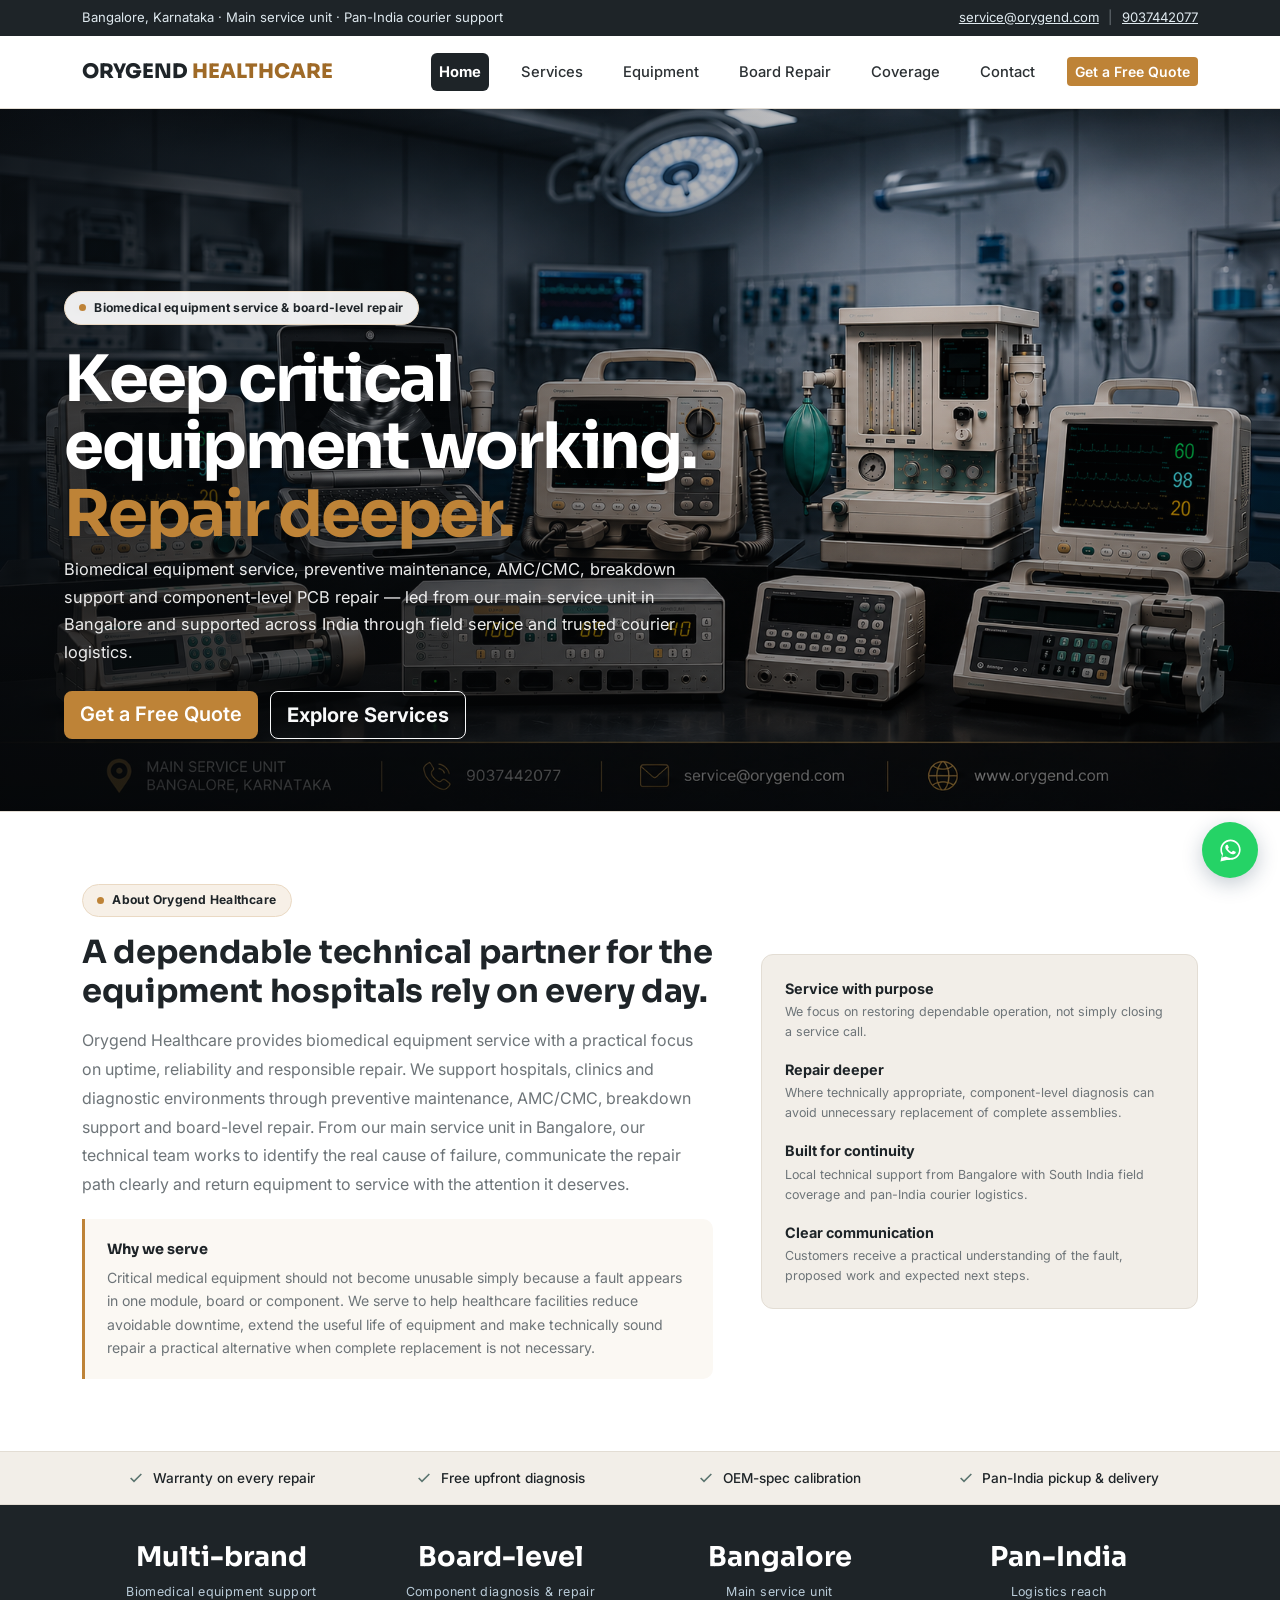
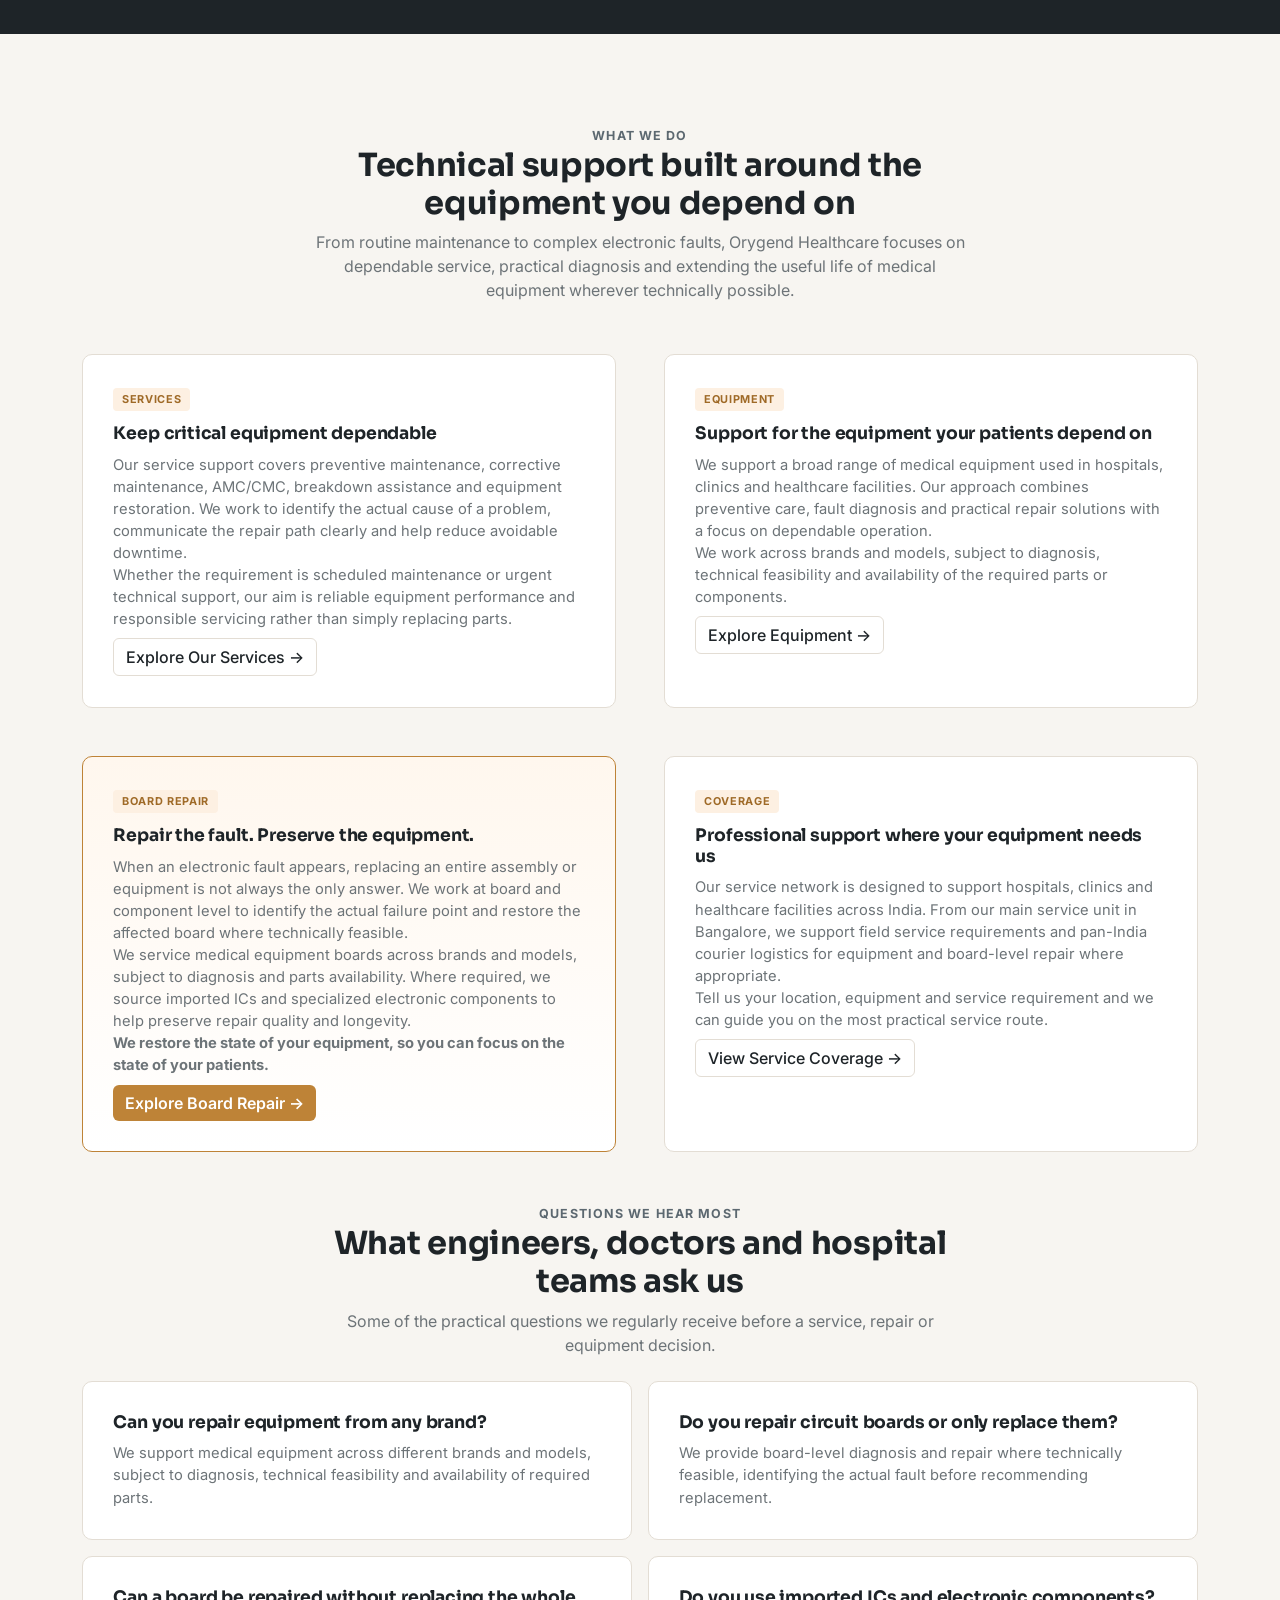
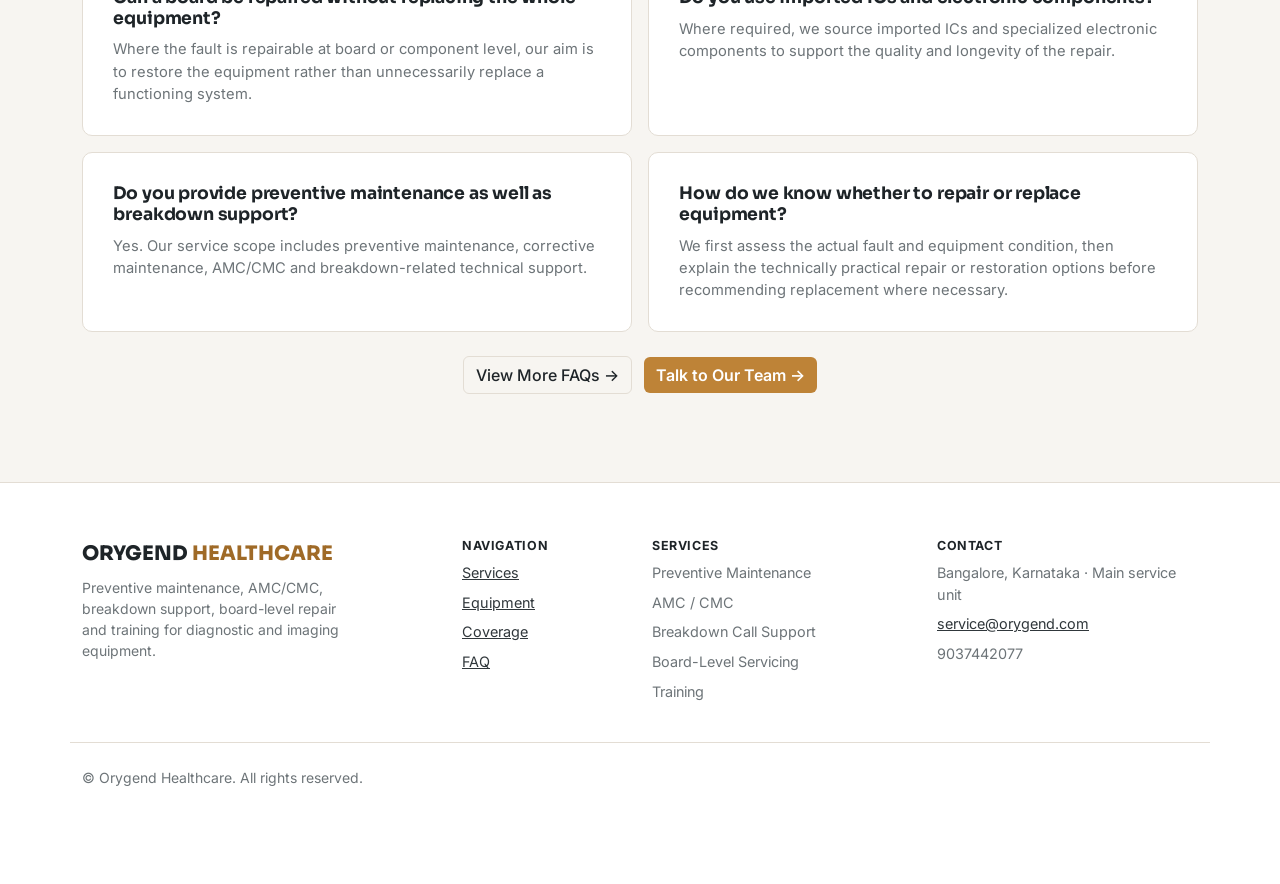
==== commit 11305a13: "Fix active navigation indicator [skip ci]" ====
--- a/index.html
+++ b/index.html
@@ -37,6 +37,10 @@
 <meta name="twitter:title" content="Orygend Healthcare | Biomedical Equipment Service & Repair">
 <meta name="twitter:description" content="Biomedical equipment service, preventive maintenance, AMC/CMC, breakdown support and board-level repair for hospitals and clinics across India.">
 <script type="application/ld+json">{"@context":"https://schema.org","@type":"Organization","name":"Orygend Healthcare","url":"https://orygend.com/","email":"service@orygend.com","telephone":"+91-9037442077","areaServed":"IN","description":"Biomedical equipment service, preventive maintenance, AMC/CMC, breakdown support and board-level repair for hospitals and clinics across India."}</script>
+<style id="active-nav-v2">
+.navbar .nav-link.active{background:var(--navy) !important;color:#fff !important;border-radius:6px !important;font-weight:700 !important;}
+.navbar .nav-link.active:hover{background:var(--navy-2) !important;color:#fff !important;}
+</style>
 </head>
 <body>
 <div class="info-bar"><div class="container d-flex justify-content-center justify-content-md-between flex-wrap"><div class="d-none d-md-block">Bangalore, Karnataka &middot; Main service unit &middot; Pan-India courier support</div><div><a href="mailto:service@orygend.com">service@orygend.com</a><span class="sep">|</span><a href="tel:+919037442077">9037442077</a></div></div></div>
@@ -49,5 +53,18 @@
 <a href="https://wa.me/919037442077" class="float-whatsapp" aria-label="Chat on WhatsApp" title="Chat on WhatsApp"><svg viewBox="0 0 32 32" fill="currentColor"><path d="M16.001 3C9.373 3 4 8.373 4 15c0 2.386.7 4.607 1.907 6.473L4 29l7.72-1.867A11.94 11.94 0 0 0 16.001 27C22.628 27 28 21.627 28 15S22.628 3 16.001 3zm0 21.818a9.78 9.78 0 0 1-4.99-1.365l-.358-.213-4.583 1.108 1.127-4.47-.234-.367A9.77 9.77 0 0 1 5.909 15c0-5.57 4.522-10.09 10.092-10.09S26.093 9.43 26.093 15 21.572 24.818 16.001 24.818zm5.55-7.55c-.304-.152-1.797-.887-2.076-.988-.279-.101-.482-.152-.685.152-.203.304-.786.988-.964 1.19-.177.203-.355.228-.658.076-.304-.152-1.283-.473-2.444-1.51-.903-.806-1.513-1.8-1.69-2.104-.178-.304-.019-.468.133-.62.137-.136.304-.355.456-.532.152-.178.203-.304.304-.507.101-.203.05-.38-.025-.532-.076-.152-.685-1.652-.939-2.263-.247-.594-.499-.514-.685-.524-.177-.009-.38-.011-.583-.011-.203 0-.532.076-.81.38-.279.304-1.064 1.04-1.064 2.54 0 1.5 1.09 2.948 1.242 3.15.152.203 2.146 3.277 5.2 4.594.727.314 1.294.501 1.737.641.729.232 1.393.199 1.918.121.585-.087 1.797-.735 2.05-1.444.254-.71.254-1.317.178-1.444-.076-.127-.279-.203-.583-.355z"/></svg></a>
 <script src="https://cdnjs.cloudflare.com/ajax/libs/bootstrap/5.3.3/js/bootstrap.bundle.min.js"></script>
 <script src="home-highlights.js"></script>
+<script id="active-nav-script-v2">
+document.addEventListener('DOMContentLoaded', function(){
+  var page=(location.pathname.split('/').pop()||'index.html').toLowerCase();
+  if(page==='') page='index.html';
+  document.querySelectorAll('.navbar .nav-link').forEach(function(a){
+    var h=(a.getAttribute('href')||'').split('#')[0].split('?')[0];
+    var target=(h.split('/').pop()||'index.html').toLowerCase();
+    if(target==='') target='index.html';
+    if(target===page){a.classList.add('active');a.setAttribute('aria-current','page');}
+    else {a.classList.remove('active');a.removeAttribute('aria-current');}
+  });
+});
+</script>
 </body>
 </html>
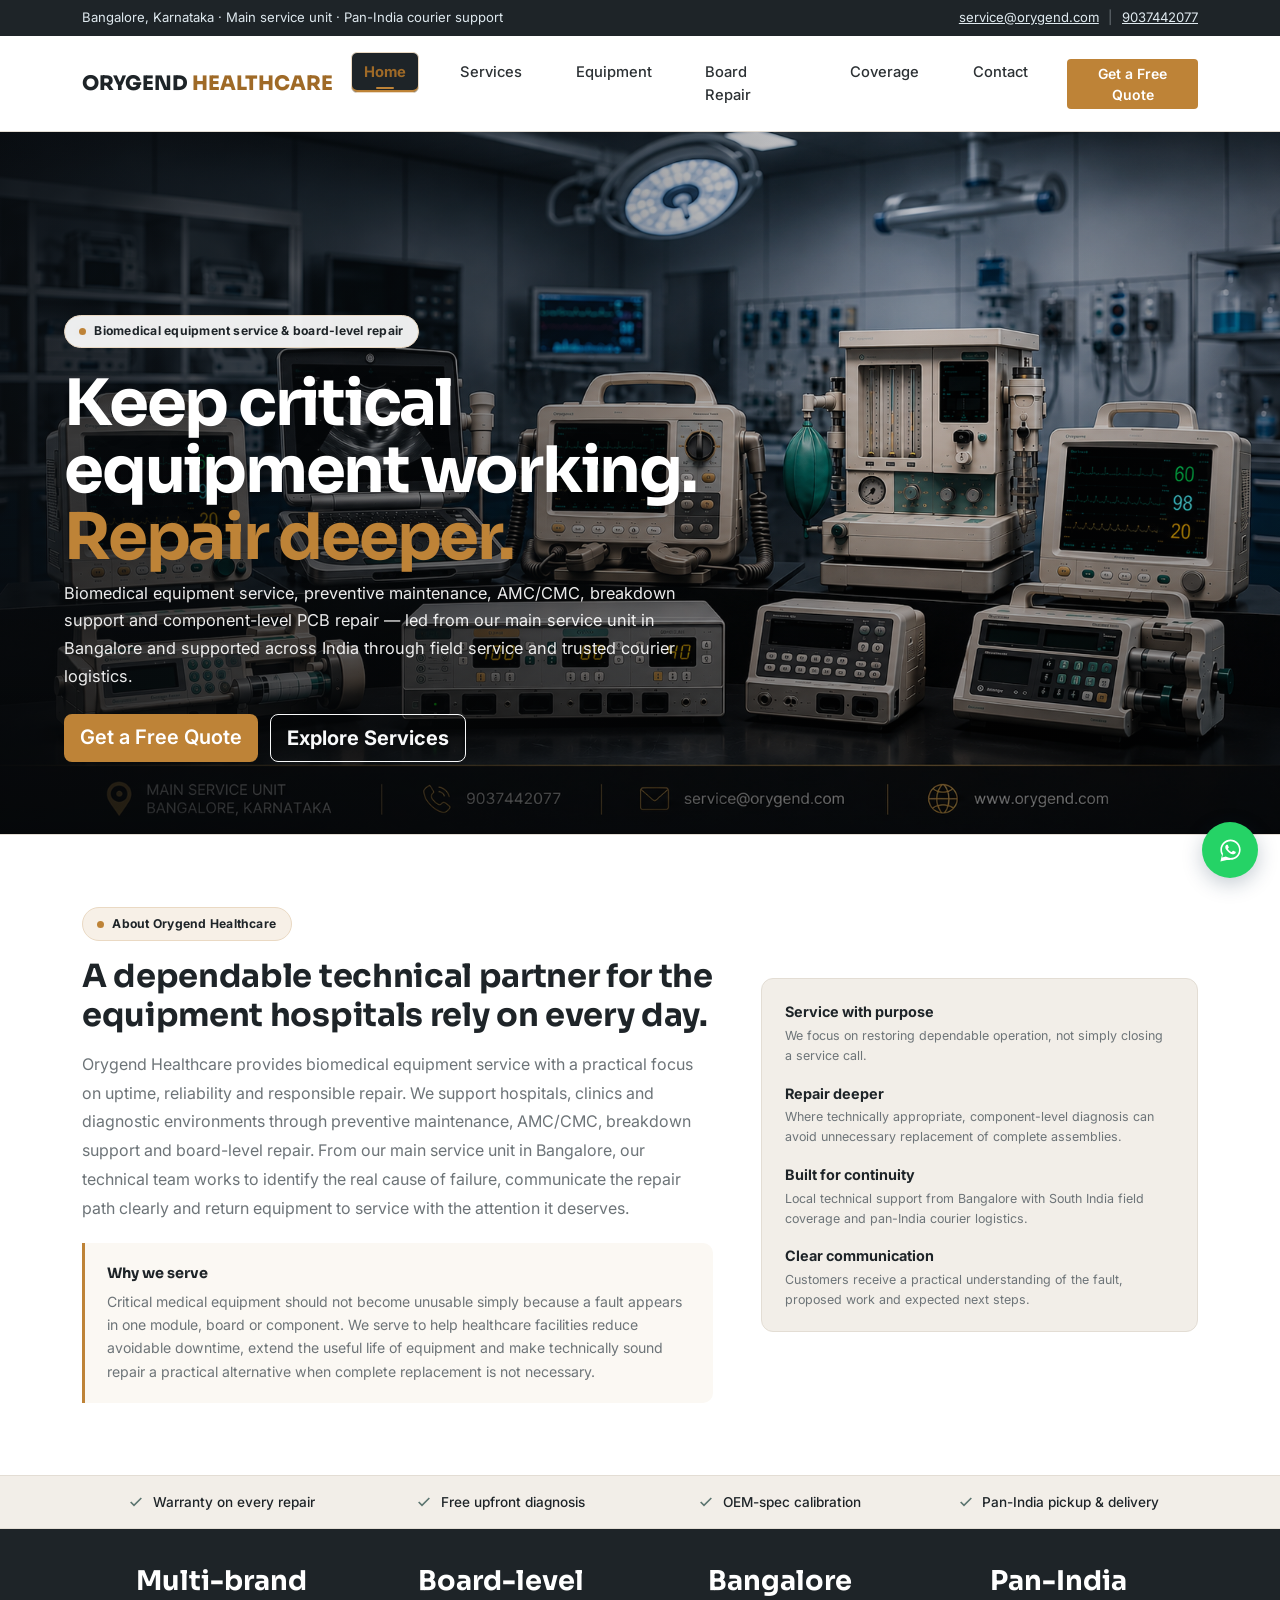
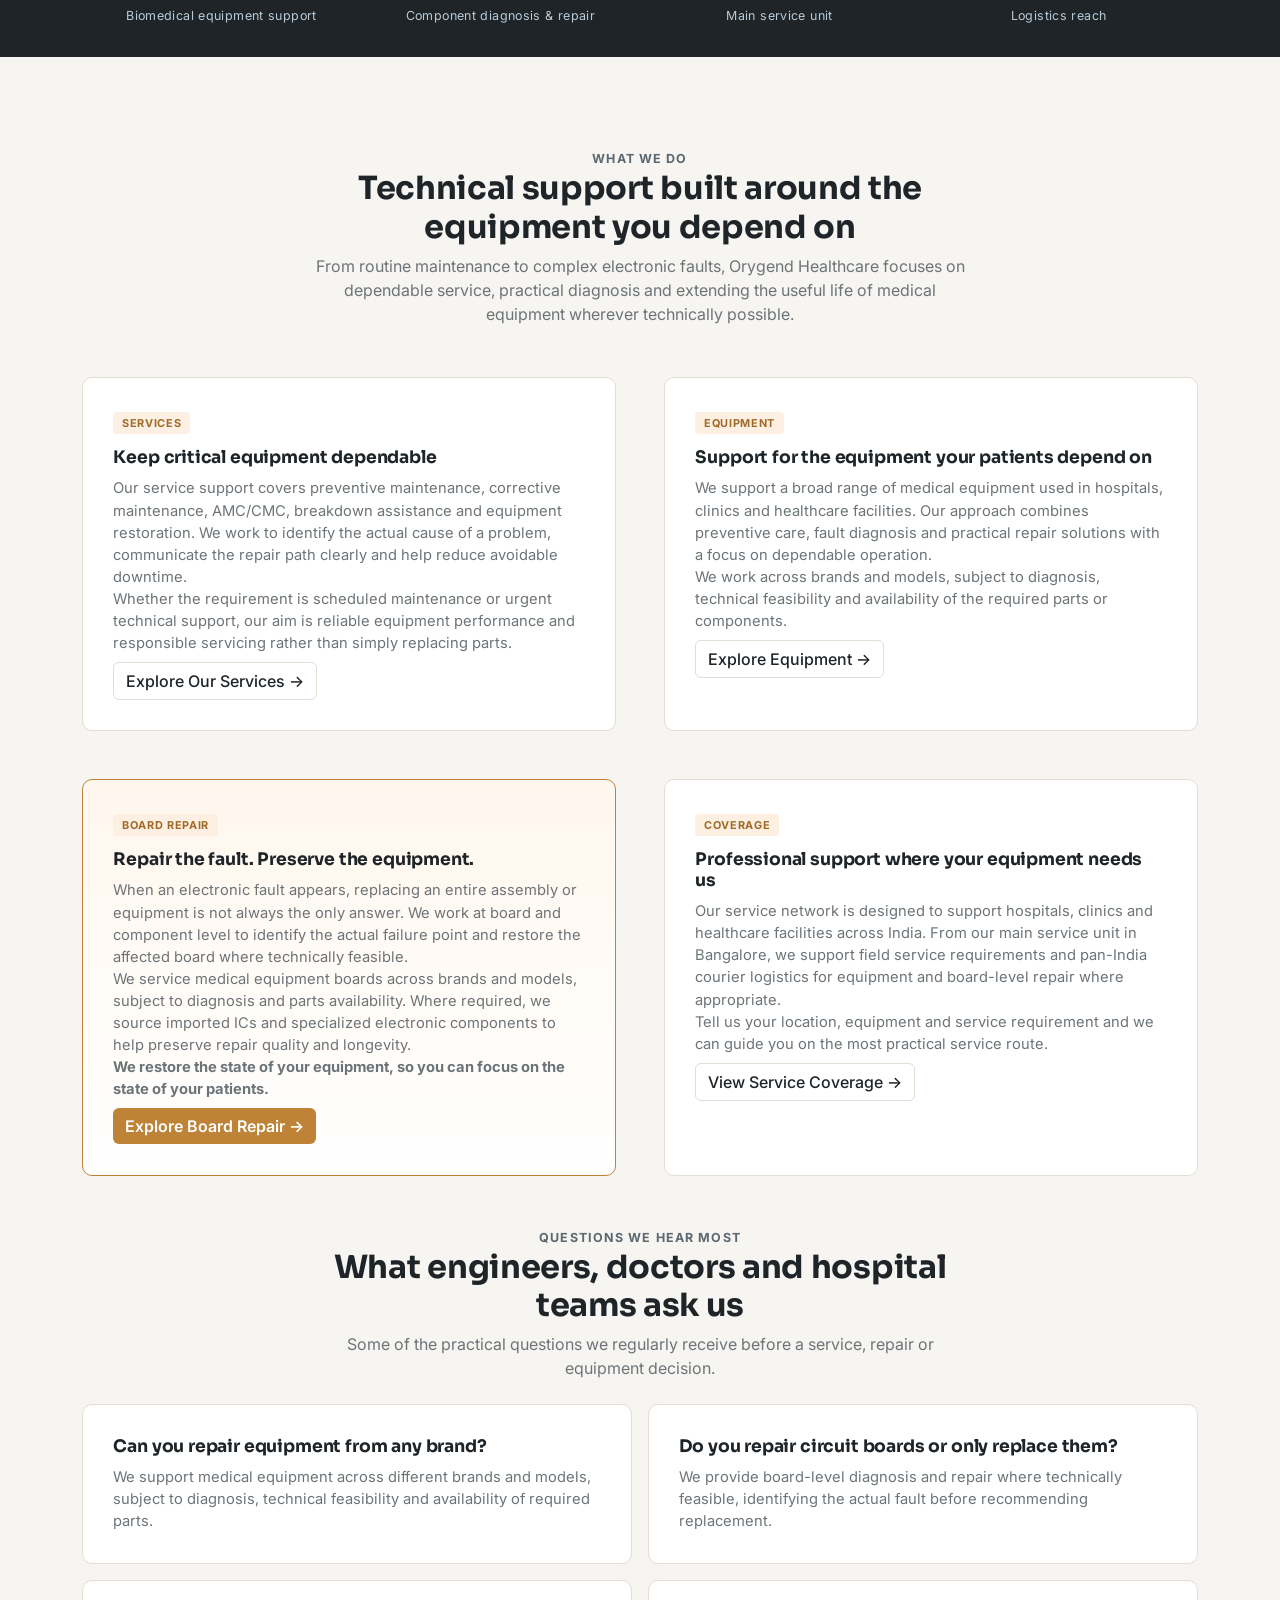
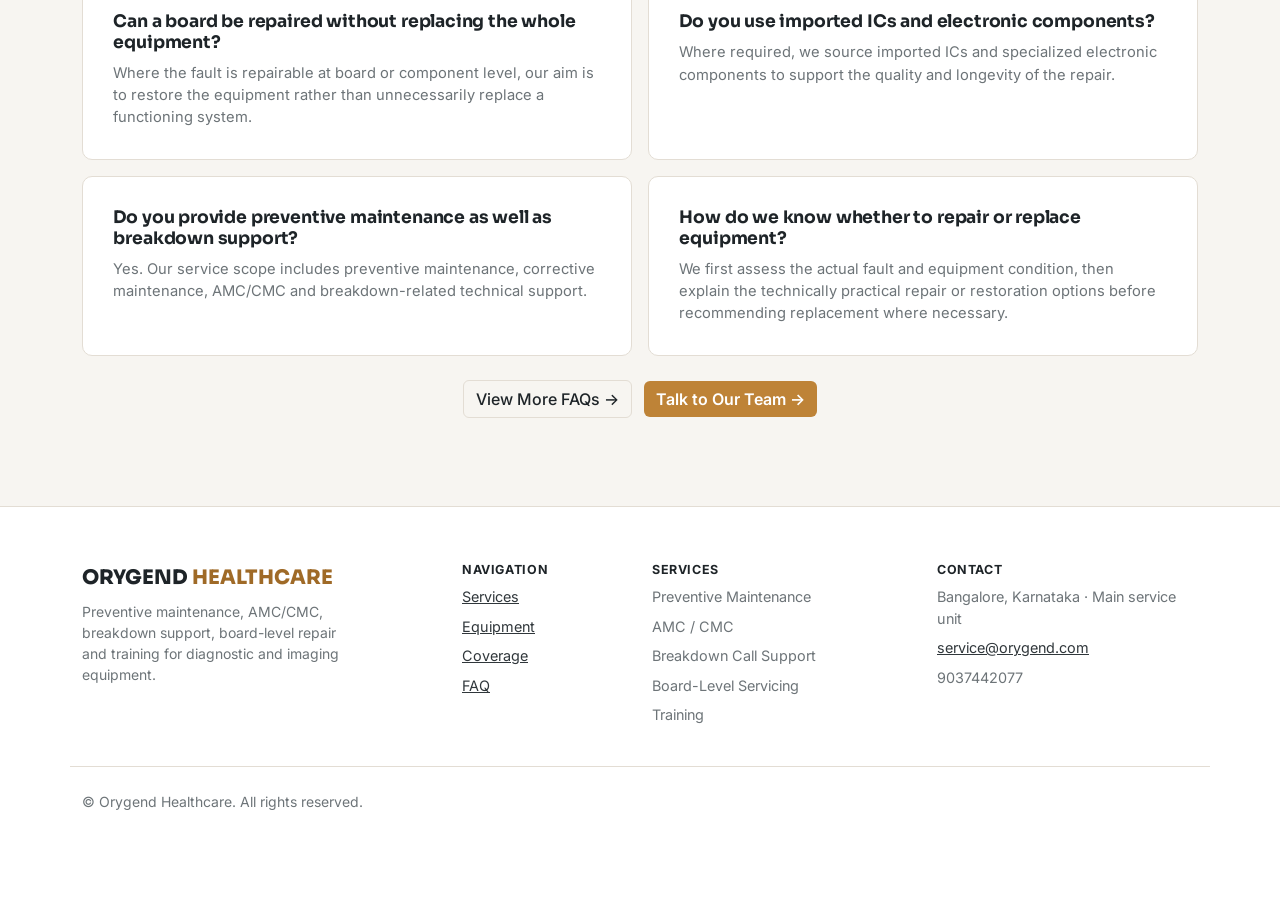
==== commit 2fca478b: "Highlight current page in navigation [skip ci]" ====
--- a/index.html
+++ b/index.html
@@ -41,6 +41,13 @@
 .navbar .nav-link.active{background:var(--navy) !important;color:#fff !important;border-radius:6px !important;font-weight:700 !important;}
 .navbar .nav-link.active:hover{background:var(--navy-2) !important;color:#fff !important;}
 </style>
+<style id="nav-active-highlight">
+.navbar .nav-link{position:relative;margin:0 .12rem;padding:.55rem .75rem !important;border:1px solid transparent;border-radius:7px;transition:background-color .2s ease,color .2s ease,border-color .2s ease,box-shadow .2s ease;}
+.navbar .nav-link:hover{background:#f7f0e7;color:var(--amber-dark) !important;border-color:#ead9c3;}
+.navbar .nav-link.active{background:#f7f0e7;color:var(--amber-dark) !important;border-color:#ead9c3;font-weight:700;box-shadow:inset 0 -2px 0 var(--amber);}
+.navbar .nav-link.active::after{content:'';position:absolute;left:50%;bottom:3px;width:18px;height:2px;transform:translateX(-50%);background:var(--amber);border-radius:2px;}
+@media(max-width:991.98px){.navbar .nav-link{margin:.12rem 0;}.navbar .nav-link.active::after{left:.75rem;transform:none;width:18px;}}
+</style>
 </head>
 <body>
 <div class="info-bar"><div class="container d-flex justify-content-center justify-content-md-between flex-wrap"><div class="d-none d-md-block">Bangalore, Karnataka &middot; Main service unit &middot; Pan-India courier support</div><div><a href="mailto:service@orygend.com">service@orygend.com</a><span class="sep">|</span><a href="tel:+919037442077">9037442077</a></div></div></div>
@@ -66,5 +73,19 @@
   });
 });
 </script>
+<script id="nav-active-script">
+document.addEventListener('DOMContentLoaded', function () {
+  const current = (window.location.pathname.split('/').pop() || 'index.html').toLowerCase();
+  document.querySelectorAll('.navbar .nav-link').forEach(function (link) {
+    const href = (link.getAttribute('href') || '').split('#')[0].split('?')[0];
+    const target = (href.split('/').pop() || 'index.html').toLowerCase();
+    const isHome = (current === '' || current === 'index.html') && (target === '' || target === 'index.html');
+    if (isHome || target === current) {
+      link.classList.add('active');
+      link.setAttribute('aria-current', 'page');
+    }
+  });
+});
+</script>
 </body>
 </html>
